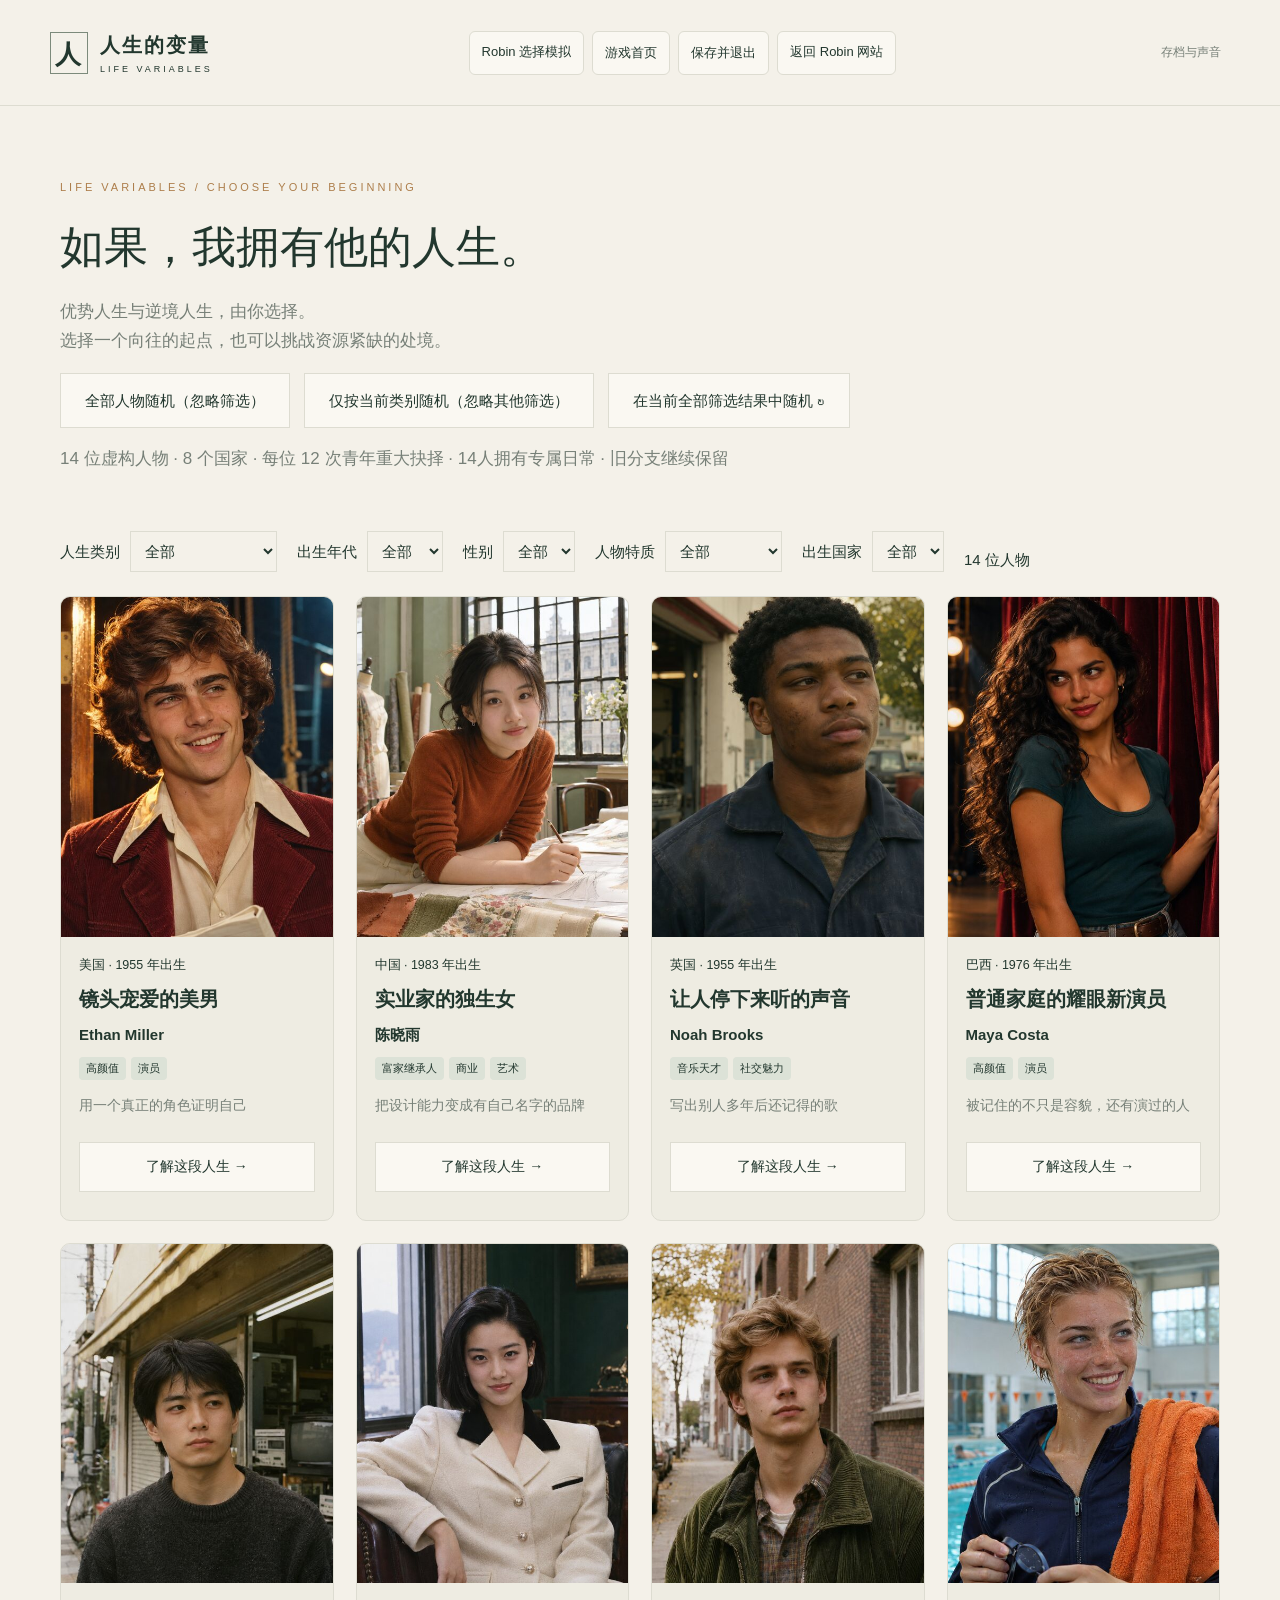
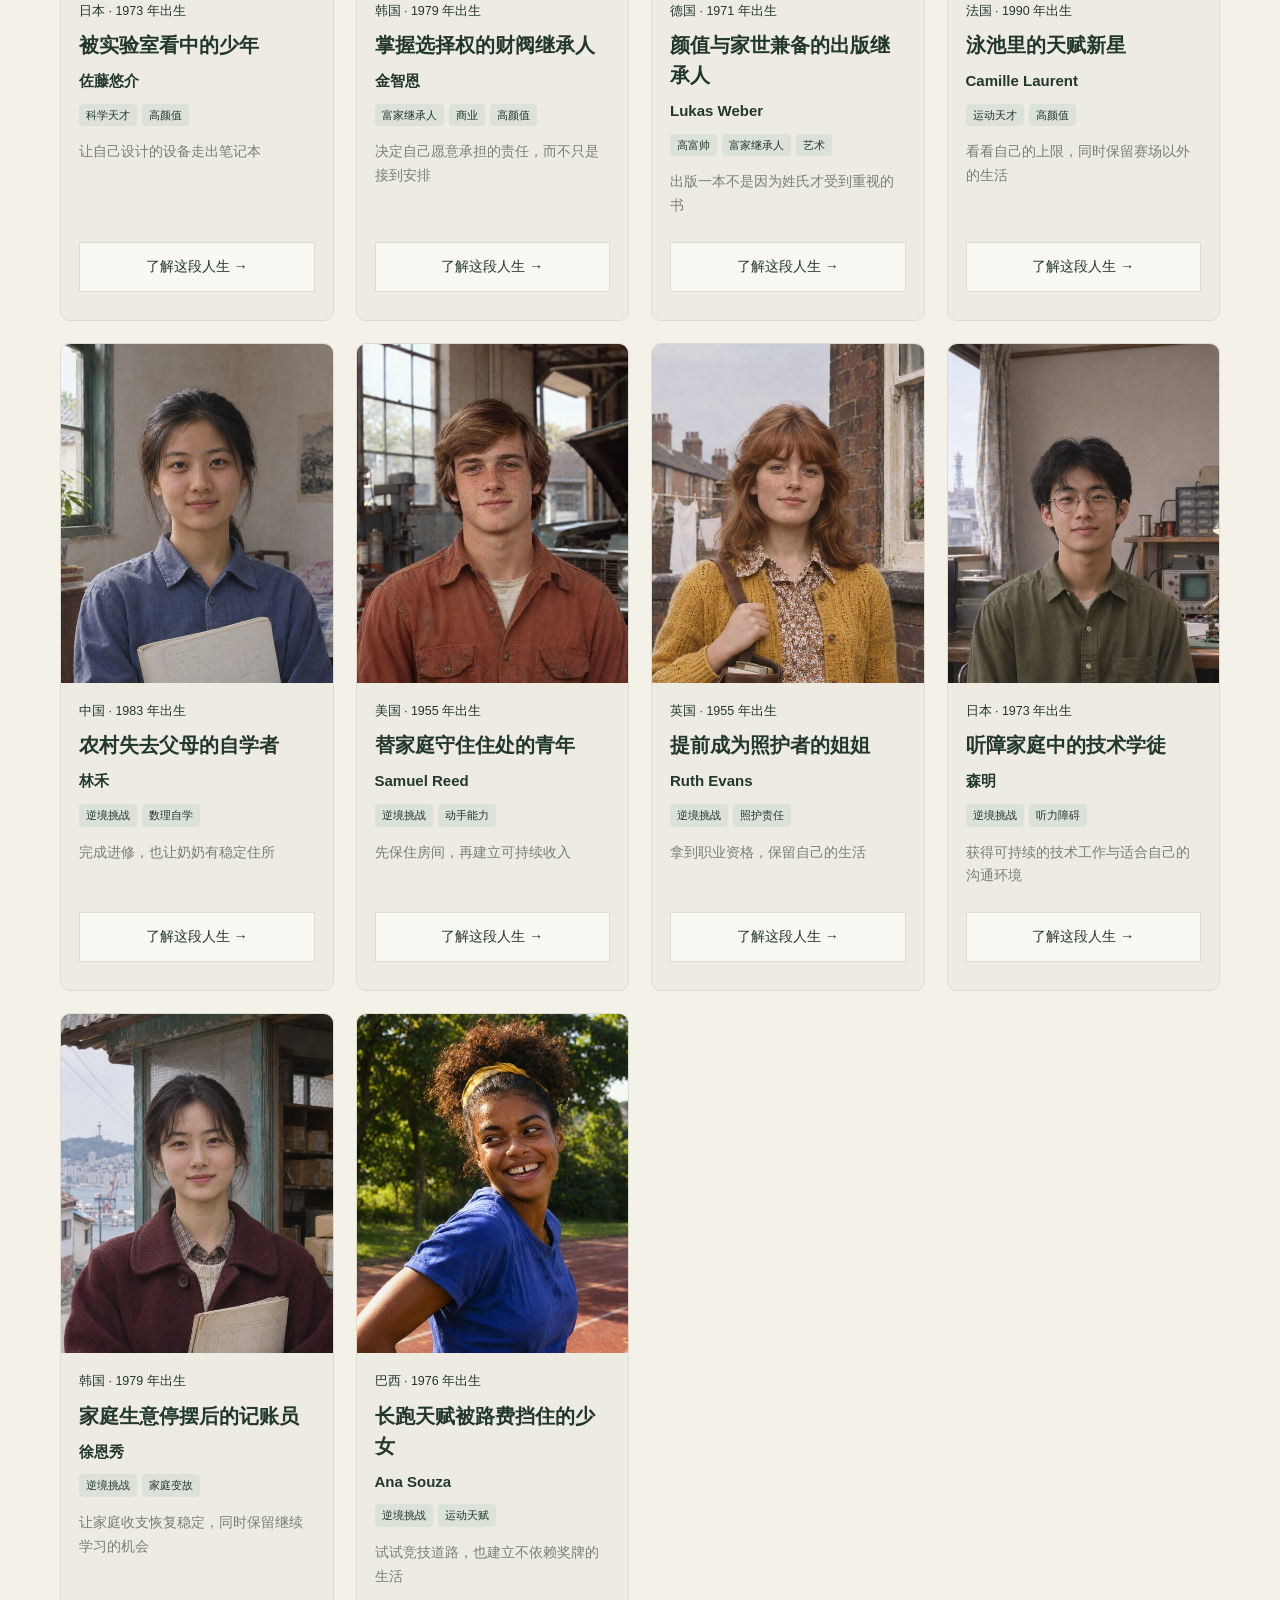
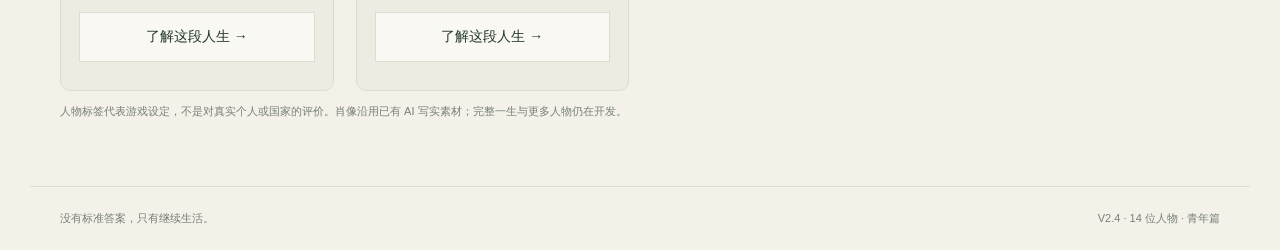
==== life/index.html @ 66b9cc58 "Refresh six character portraits with distinct cinematic identities" ====
<!doctype html>
<html lang="zh-CN"><head><meta charset="UTF-8"><meta name="viewport" content="width=device-width,initial-scale=1"><meta name="theme-color" content="#182721"><meta name="description" content="人生的变量：写实文字人生模拟器。十二次选择，走进另一种人生。"><title>人生的变量 · Life Variables</title><link rel="stylesheet" href="style.css?v=20261119-v24audio"></head>
<body><header class="top"><a href="#" id="brand" class="brand"><span class="mark">人</span><span>人生的变量<small>LIFE VARIABLES</small></span></a><nav class="game-nav" aria-label="游戏导航"><a href="robin.html">Robin 选择模拟</a><button id="homeBtn">游戏首页</button><button id="exitBtn">保存并退出</button><a id="robinLink" href="../">返回 Robin 网站</a></nav><button class="quiet" id="menuBtn" aria-label="打开存档与声音设置">存档与声音</button></header>
<main id="app"></main><footer><span>没有标准答案，只有继续生活。</span><span>V2.4 · 14 位人物 · 青年篇</span></footer>
<dialog id="settings"><div class="dialog-head"><h2>留住这段人生</h2><button id="closeSettings" class="quiet" aria-label="关闭">✕</button></div><p>进度保存在当前浏览器。读取检查点会创建新分支；继续分支则接续该分支。换设备前请导出全部存档。</p><label for="saveName">存档名称</label><input id="saveName" maxlength="80" placeholder="例如：接受新工作之前"><button id="manualSave" class="wide">Save · 手动保存</button><fieldset class="sound-settings"><legend>声音设置</legend><label><input type="checkbox" id="soundEnabled"> 开启音效</label><label><input type="checkbox" id="ambientEnabled"> 开启场景环境声</label><label for="soundVolume">音量 <output id="soundVolumeValue" for="soundVolume">35%</output></label><input id="soundVolume" type="range" min="0" max="100" step="5" value="35"><button id="soundPreview" type="button" class="wide">试听提示音</button><p id="soundStatus" class="fine"></p></fieldset><div id="saveList"></div><button id="exportBtn" class="wide">导出存档 ↓</button><label class="file-button">导入存档 ↑<input type="file" id="importFile" accept=".json,application/json"></label><button id="fontBtn" class="wide">切换大字模式</button><button id="restartBtn" class="wide danger">相同起点重新开始（保留原分支）</button><p class="fine">人物为虚构，肖像由 AI 生成。经济、概率和事件采用简化游戏规则。本章肖像是人物 18 岁时的档案照。新人物出生于1955—1990年，历史出处在人物介绍中。个人经历与数值为虚构；2026年之后标为虚构未来。旧版 Ethan 存档仍可继续。</p></dialog>
<div id="toast" role="status" aria-live="polite"></div><script src="engine.js?v=20261119-v24audio"></script><script src="characters.js?v=20261126-portraits"></script><script src="adversity.js?v=20261126-portraits"></script><script src="adversity-events.js?v=20261119-v24audio"></script><script src="probability.js?v=20261119-v24audio"></script><script src="story-expansion.js?v=20261119-v24audio"></script>
<script src="personal-followups.js?v=20261126"></script><script src="dialogue-events.js?v=20261122-dialogue"></script><script src="relationship-events.js?v=20261121-relations"></script><script src="culture-events.js?v=20261120-culture"></script><script src="continued-dialogue.js?v=20261124-continued"></script><script src="cast-daily.js?v=20261124-continued"></script><script src="story-events.js?v=20261126"></script><script src="cast-depth.js?v=20261126"></script><script src="character-engine.js?v=20261123-depth"></script><script src="story-engine.js?v=20261126"></script><script src="saves.js?v=20261119-v24audio"></script><script src="audio.js?v=20261120-culture"></script><script src="app.js?v=20261124-daily"></script></body></html>
---- life/style.css ----
:root{--paper:#f4f1e9;--ink:#22372e;--muted:#778078;--line:#dddcd1;--green:#304c3d;--gold:#ad7e4b}*{box-sizing:border-box}body{margin:0;color:var(--ink);background:var(--paper);font:15px/1.7 -apple-system,BlinkMacSystemFont,"Segoe UI","PingFang SC",sans-serif}button,a,input{ -webkit-tap-highlight-color:transparent}button{font:inherit;cursor:pointer}a{color:inherit;text-decoration:none}button:focus-visible,a:focus-visible,label:focus-within{outline:3px solid #b98550;outline-offset:4px}button:disabled{cursor:not-allowed;opacity:.45}.top{max-width:1320px;margin:auto;display:flex;align-items:center;justify-content:space-between;padding:28px 50px;border-bottom:1px solid var(--line);gap:16px}.brand{display:flex;align-items:center;gap:12px;font-size:20px;font-weight:600;letter-spacing:2px}.brand small{display:block;font-size:9px;letter-spacing:3px;font-weight:400}.mark{border:1px solid #7c8a7b;width:38px;height:42px;display:grid;place-items:center;font-family:serif;font-size:26px}.edition,.quiet{font-size:12px;color:var(--muted)}.quiet{border:0;background:none;padding:9px}.quiet span{margin-left:12px}main{max-width:1220px;margin:42px auto 65px;padding:0 30px;min-height:70vh}.eyebrow{font-size:11px;letter-spacing:3px;text-transform:uppercase;color:var(--gold);margin-bottom:18px}.cover{display:grid;grid-template-columns:1fr 1fr;min-height:610px;background:#eae8dd}.cover-copy{padding:64px 50px;align-self:center}.cover h1{font:48px/1.4 Georgia,"Songti SC",SimSun,serif;font-weight:400;letter-spacing:4px;margin:22px 0}.cover p{color:#6c746b;font-size:15px;max-width:330px;line-height:2}.cover-image{position:relative;min-height:490px;background:#3b4235}.cover-image img{width:100%;height:100%;object-fit:cover;position:absolute}.cover-image:after{content:"";position:absolute;inset:50% 0 0;background:linear-gradient(transparent,#14201bc9)}.portrait-caption{position:absolute;z-index:1;bottom:28px;left:32px;color:#fff}.portrait-caption small{opacity:.7;letter-spacing:2px}.portrait-caption strong{display:block;font:28px Georgia,serif;margin:5px 0}.primary{border:1px solid var(--green);background:var(--green);color:white;padding:15px 25px;margin-top:25px;min-width:220px;display:inline-flex;justify-content:space-between;gap:30px}.primary:hover{background:#42634d}.cover .fine{font-size:11px;margin-top:16px;letter-spacing:.6px}.chapter-line{display:flex;align-items:center;justify-content:space-between;border-bottom:1px solid var(--line);padding-bottom:16px;margin-bottom:30px;color:var(--muted);font-size:12px}.chapter-line strong{color:var(--ink);font-weight:500}.game{display:grid;grid-template-columns:278px 1fr;gap:54px}.profile{background:#eae8df;align-self:start}.profile-photo{height:240px;position:relative;overflow:hidden}.profile-photo img{width:100%;height:100%;object-fit:cover;object-position:center 35%}.photo-label{position:absolute;bottom:10px;left:12px;background:#22372ebd;color:#fff;font-size:10px;padding:3px 7px}.profile-body{padding:24px}.profile h2{font:25px Georgia,serif;margin:0 0 3px}.sub{font-size:12px;color:var(--muted)}.profile dl{margin:22px 0 0}.profile dl>div{display:flex;justify-content:space-between;border-top:1px solid #d5d7cb;padding:12px 0;font-size:12px;gap:8px}.profile dt{color:var(--muted)}.profile dd{margin:0;text-align:right}.cash{font-variant-numeric:tabular-nums;font-size:17px!important}.tabs{display:flex;gap:30px;border-bottom:1px solid var(--line);margin-bottom:32px}.tab{border:0;background:none;padding:0 0 15px;color:var(--muted);font-size:13px}.tab.active{color:var(--ink);border-bottom:2px solid var(--green)}.story h1{font:32px/1.5 Georgia,"Songti SC",SimSun,serif;font-weight:400;margin:10px 0 23px;letter-spacing:1px}.narrative{line-height:2.05;color:#59645b;white-space:pre-line;font-size:16px}.scene-label{font-size:11px;letter-spacing:2px;color:var(--gold)}.choice-heading{margin:32px 0 14px;color:var(--muted);font-size:11px;letter-spacing:2px;display:flex;justify-content:space-between}.choices{display:grid;gap:10px}.choice{background:#faf8f2;border:1px solid var(--line);padding:18px 20px;display:flex;gap:18px;text-align:left;color:var(--ink);align-items:center;width:100%;transition:background .15s,border-color .15s}.choice:hover:not(:disabled){border-color:#768b73;background:#eeeee2}.letter{font:18px Georgia,serif;color:var(--gold);width:20px;flex-shrink:0}.choice-text{flex:1}.choice-text small{display:block;font-size:11px;color:var(--muted);margin-top:4px}.arrow{font-size:18px;color:#87917f}.stats{display:grid;grid-template-columns:repeat(3,1fr);gap:22px 28px;margin-top:36px;padding-top:24px;border-top:1px solid var(--line)}.stat-head{display:flex;justify-content:space-between;font-size:11px;color:var(--muted);margin-bottom:8px}.track{height:3px;background:#dedfd3}.fill{height:3px;background:#72866b}.stress .fill{background:#af815b}.changes{display:flex;flex-wrap:wrap;gap:8px;margin:25px 0}.change{font-size:12px;padding:5px 10px;background:#e0e7db;color:#46623d}.change.bad{background:#eee0d5;color:#956049}.result-quote{padding:18px 22px;border-left:2px solid var(--gold);background:#eae8dd;color:#56634f;font-size:14px;margin:22px 0}.entry{border-bottom:1px solid var(--line);padding:0 0 22px;margin-bottom:22px}.entry small{color:var(--gold);font-size:11px}.entry h3{font-size:17px;font-weight:500;margin:8px 0}.entry p{font-size:14px;color:#6e786c;margin:8px 0;white-space:pre-line}.empty{padding:35px 0;color:var(--muted)}.facts{display:grid;grid-template-columns:1fr 1fr;gap:16px}.fact{padding:20px;background:#eae8df}.fact span{display:block;color:var(--muted);font-size:11px}.fact strong{font-size:16px;font-weight:500}.fine{font-size:11px;color:var(--muted)}footer{max-width:1220px;margin:0 auto;display:flex;justify-content:space-between;padding:22px 30px;border-top:1px solid var(--line);font-size:11px;color:var(--muted)}dialog{border:1px solid var(--line);background:var(--paper);color:var(--ink);max-width:440px;width:calc(100% - 30px);padding:28px}dialog::backdrop{background:#13221ccc;backdrop-filter:blur(3px)}.dialog-head{display:flex;align-items:center;justify-content:space-between}.dialog-head h2{font-size:23px;font-weight:400;margin:0}.wide,.file-button{display:block;width:100%;border:1px solid var(--line);padding:12px;margin:10px 0;text-align:center;background:#faf8f2;color:var(--ink);cursor:pointer}.file-button input{position:absolute;width:1px;height:1px;opacity:0}.danger{color:#945f46}#toast{position:fixed;bottom:24px;left:50%;transform:translateX(-50%);background:#23382f;color:white;padding:12px 23px;font-size:13px;max-width:90%;z-index:5;display:none}.large .narrative,.large .choice-text{font-size:19px}.progress{height:2px;background:#dedfd3;width:120px}.progress i{display:block;background:var(--gold);height:2px}.saved{color:#75836c;font-size:10px}h1,h2,h3,p{overflow-wrap:anywhere}@media(min-width:1000px){.story{padding-right:14px}}@media(max-width:760px){.top{padding:18px 20px}.brand{font-size:16px}.brand small{font-size:8px}.edition{display:block}main{margin:24px auto 40px;padding:0 20px}.cover{display:flex;flex-direction:column-reverse}.cover-image{min-height:300px}.cover-image img{object-position:center 30%}.cover-copy{padding:30px}.cover h1{font-size:30px;letter-spacing:2px;margin:12px 0}.cover p{max-width:none}.cover .primary{width:100%;margin-top:15px}.game{grid-template-columns:1fr;gap:24px}.profile{display:flex}.profile-photo{width:110px;min-width:110px;height:auto;min-height:172px}.profile-photo img{position:absolute;object-position:60% center}.photo-label{font-size:8px;left:5px;bottom:5px}.profile-body{padding:15px 18px;flex:1}.profile h2{font-size:21px}.profile dl{margin:8px 0 0;display:grid;grid-template-columns:1fr 1fr;gap:10px}.profile dl>div{display:block;padding:8px 0 0}.profile dd{text-align:left}.profile dl>div:first-child{display:none}.cash{font-size:15px!important}.chapter-line{margin-bottom:20px}.tabs{margin-bottom:24px}.story h1{font-size:27px}.choice{padding:15px 13px;gap:12px}.stats{gap:20px}.narrative{font-size:15px}.progress{width:75px}footer{padding:20px;gap:20px;font-size:10px}.facts{gap:10px}.fact{padding:15px}.portrait-caption{bottom:20px;left:24px}}@media(prefers-reduced-motion:reduce){*{transition:none!important;scroll-behavior:auto!important}}

.save-card{border:1px solid #c9ccbf;border-radius:10px;padding:12px;margin:10px 0}.save-card small{display:block;margin:8px 0;line-height:1.6}.save-card button{margin:3px;padding:8px;border:1px solid #adb7ab;border-radius:6px;background:#f7f6ef;color:#23372c;cursor:pointer}#saveName{width:100%;padding:12px;font:inherit}dialog{max-height:85vh;overflow-y:auto}#toast{z-index:99999}body:has(dialog[open]) #toast{position:fixed}

.cast-intro{padding:30px 0 40px;max-width:800px}.cast-intro h1{font:44px/1.5 Georgia,"Songti SC",serif;margin:12px 0}.cast-intro p{font-size:17px;color:var(--muted)}.cast-actions{display:flex;gap:14px;flex-wrap:wrap}.cast-actions .wide{width:auto;padding:14px 24px;margin:0}.cast-filters{display:flex;align-items:center;gap:20px;flex-wrap:wrap;margin-bottom:24px}.cast-filters label{display:flex;align-items:center;gap:10px}.cast-filters select{font:inherit;padding:10px;border:1px solid var(--line);background:var(--paper);color:var(--ink);max-width:190px}.cast-grid{display:grid;grid-template-columns:repeat(4,minmax(0,1fr));gap:22px}.cast-card{border:1px solid var(--line);background:#eeece2;overflow:hidden;border-radius:10px;display:flex;flex-direction:column}.cast-card img{width:100%;aspect-ratio:4/5;object-fit:cover}.cast-copy{padding:18px;display:flex;flex-direction:column;flex:1}.cast-copy h2{font-size:20px;line-height:1.5;margin:8px 0}.cast-copy p{font-size:14px;color:var(--muted);flex:1}.cast-copy .wide{font-size:14px}.tags{display:flex;flex-wrap:wrap;gap:5px;margin-top:10px}.tags span{font-size:11px;padding:2px 7px;background:#dce2d7;border-radius:4px}.trait-grid{display:grid;grid-template-columns:repeat(3,1fr);gap:18px;margin:28px 0}.trait-grid>div{padding:12px;background:#e9e9df}.trait-grid strong{float:right;font-size:19px}.trait-grid .track{clear:both;margin-top:9px}.context-card{padding:26px;border:1px solid var(--line);margin-top:24px}.context-card a{text-decoration:underline}.character-detail .cover-copy{padding:35px}.character-detail h1{font-size:36px}.character-detail .cover-copy p{max-width:none}.narrative{white-space:pre-line}@media(max-width:1050px){.cast-grid{grid-template-columns:repeat(2,minmax(0,1fr))}}@media(max-width:600px){.cast-intro h1{font-size:31px}.cast-grid{gap:12px}.cast-copy{padding:12px}.cast-copy h2{font-size:17px}.cast-copy strong{font-size:13px}.cast-filters{gap:10px}.cast-filters select{max-width:140px}.trait-grid{grid-template-columns:repeat(2,1fr)}.character-detail h1{font-size:28px}.character-detail .cover-copy{padding:24px}.cast-actions .primary,.cast-actions .wide{width:100%}}


.portrait-placeholder{min-height:220px;aspect-ratio:4/5;background:#dce2d7;display:flex;flex-direction:column;justify-content:center;align-items:center;padding:20px;text-align:center}.portrait-placeholder strong{font-size:24px}.portrait-placeholder span{font-size:12px;margin-top:14px}.cover-image .portrait-placeholder{height:100%}.cast-filters{align-items:flex-end}

/* Critical navigation remains available at phone widths. */
.game-nav{display:flex;gap:8px;flex-wrap:wrap}.game-nav button,.game-nav a{font:inherit;font-size:13px;padding:9px 12px;min-height:44px;border:1px solid var(--line);border-radius:6px;background:#faf8f2;color:var(--ink)}
@media(max-width:760px){.top{flex-wrap:wrap;gap:8px}.game-nav{order:3;flex-basis:100%}.game-nav>*{flex:1;text-align:center;padding:9px 6px!important;font-size:12px!important}#menuBtn{min-height:44px}.top .brand{letter-spacing:0}}

.choice-media{width:64px;height:54px;flex:0 0 64px;position:relative;display:grid;place-items:center;border-radius:6px;overflow:hidden;background:#e4e8df;font-size:25px}.choice-media img{position:absolute;inset:0;width:100%;height:100%;object-fit:cover}.choice-media img[hidden]{display:none}.choice-description{display:block;font-size:13px;color:var(--muted);margin-top:4px}.choice-text{min-width:0}.choice .arrow{margin-left:auto}
@media(max-width:600px){.choice{gap:9px}.choice-media{width:42px;height:44px;flex-basis:42px;font-size:22px}.choice .arrow{display:none}.chapter-line{flex-wrap:wrap}}

.top{position:sticky;top:0;background:var(--paper);z-index:20}

.sound-settings{border:1px solid var(--line);border-radius:8px;padding:14px;margin:20px 0}.sound-settings label{display:block;margin:12px 0;font-size:16px}.sound-settings input[type=checkbox]{width:20px;height:20px;vertical-align:middle;margin-right:6px}.sound-settings input[type=range]{width:100%;min-height:44px}.sound-settings output{margin-left:8px}
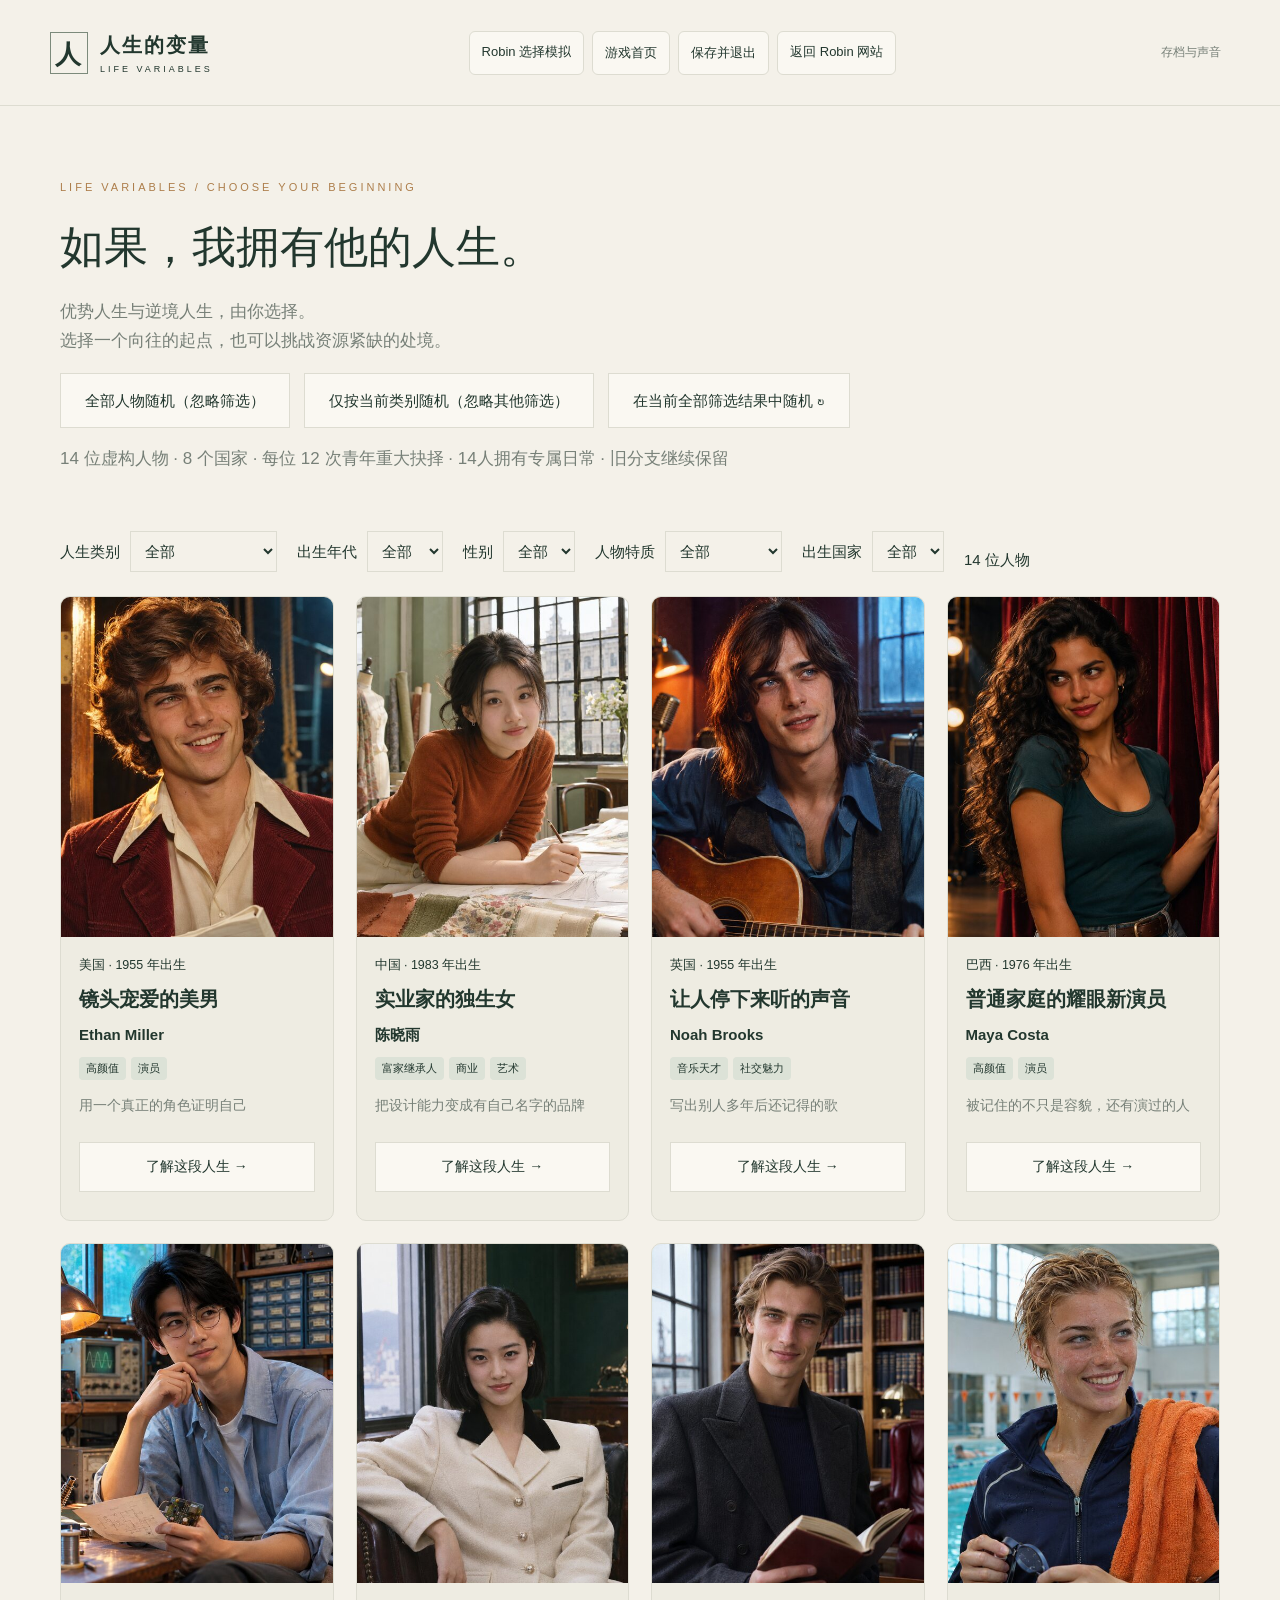
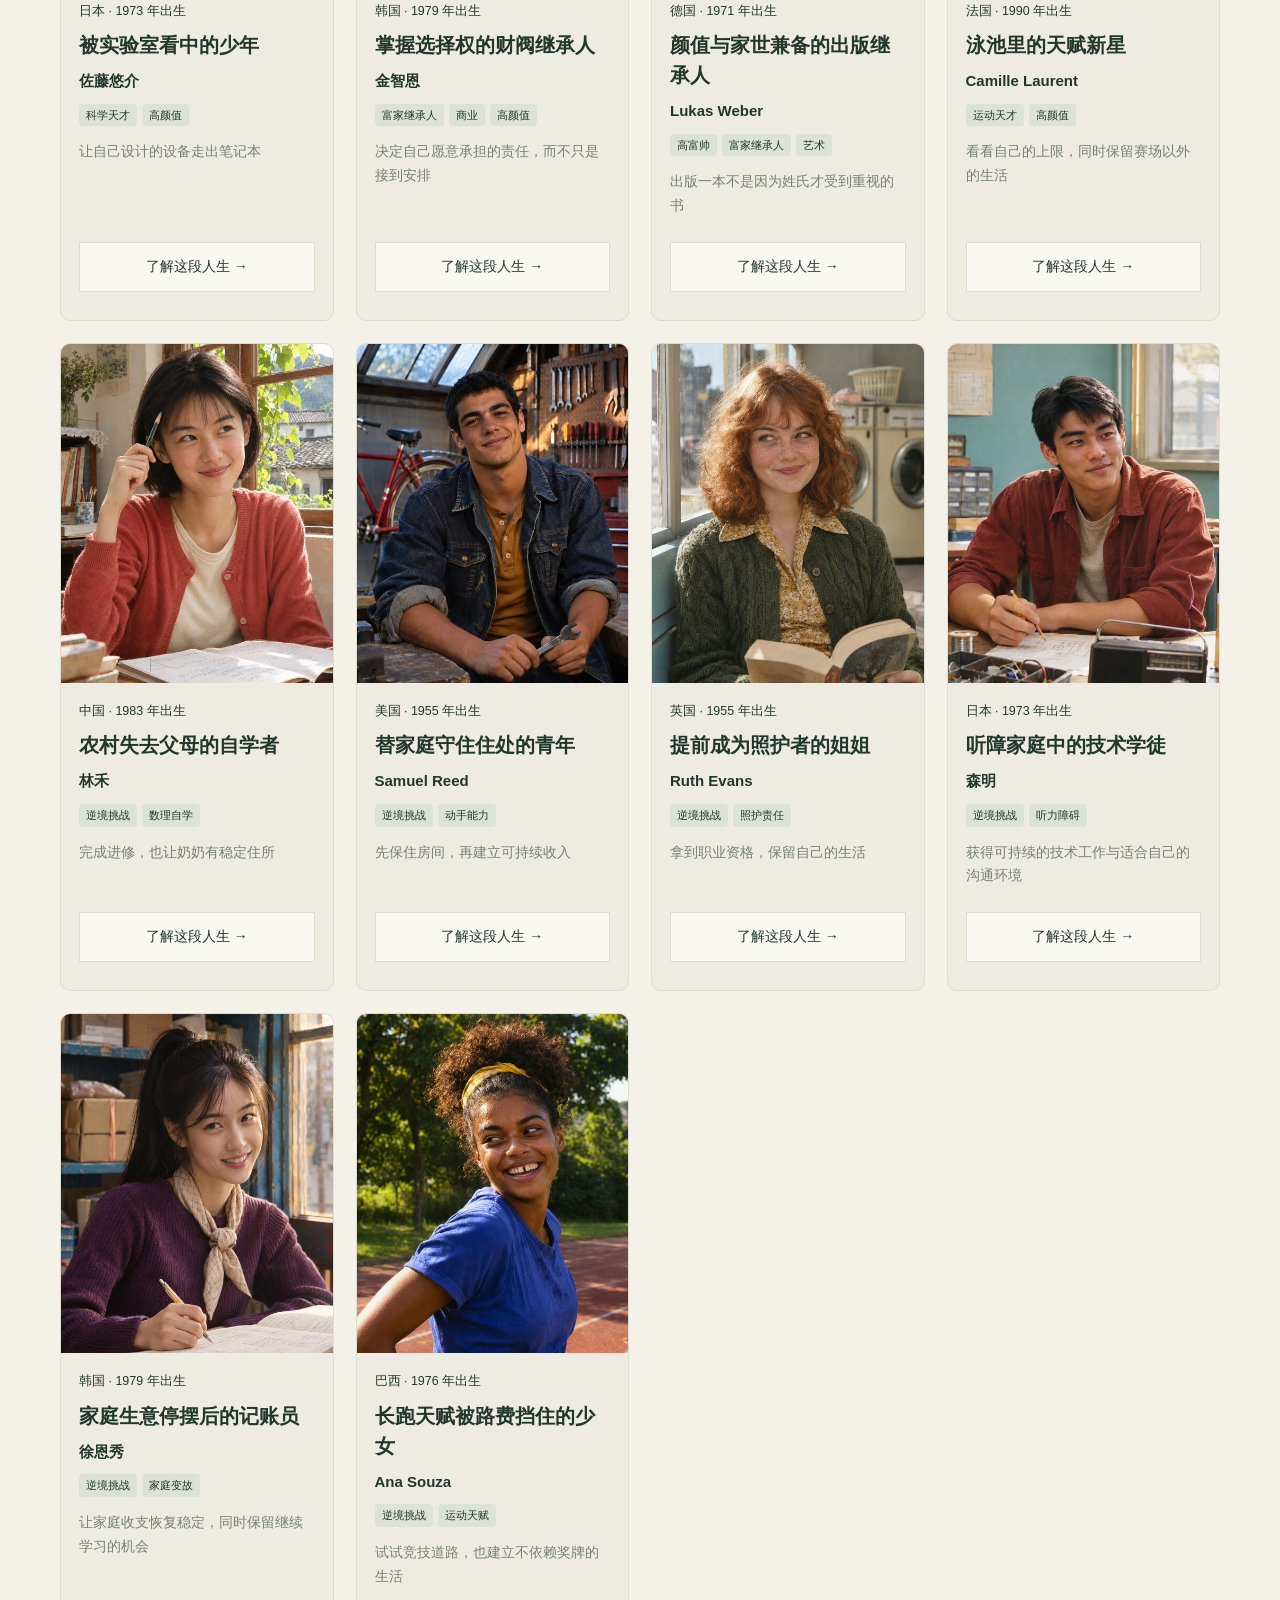
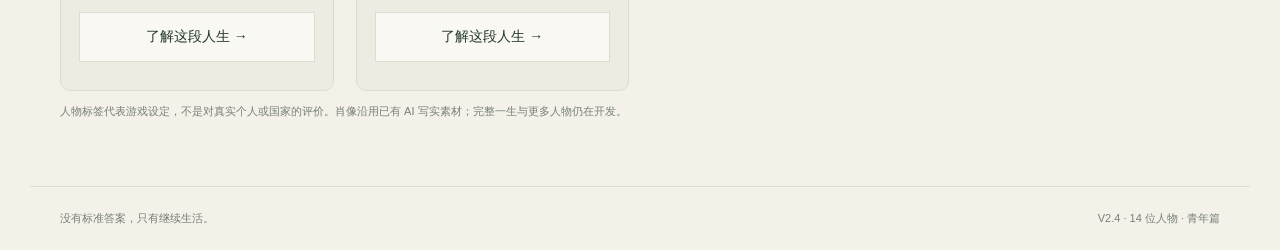
==== commit a475bc11: "Complete distinct cinematic portraits for all fourteen characters" ====
--- a/life/index.html
+++ b/life/index.html
@@ -3,7 +3,7 @@
 <body><header class="top"><a href="#" id="brand" class="brand"><span class="mark">人</span><span>人生的变量<small>LIFE VARIABLES</small></span></a><nav class="game-nav" aria-label="游戏导航"><a href="robin.html">Robin 选择模拟</a><button id="homeBtn">游戏首页</button><button id="exitBtn">保存并退出</button><a id="robinLink" href="../">返回 Robin 网站</a></nav><button class="quiet" id="menuBtn" aria-label="打开存档与声音设置">存档与声音</button></header>
 <main id="app"></main><footer><span>没有标准答案，只有继续生活。</span><span>V2.4 · 14 位人物 · 青年篇</span></footer>
 <dialog id="settings"><div class="dialog-head"><h2>留住这段人生</h2><button id="closeSettings" class="quiet" aria-label="关闭">✕</button></div><p>进度保存在当前浏览器。读取检查点会创建新分支；继续分支则接续该分支。换设备前请导出全部存档。</p><label for="saveName">存档名称</label><input id="saveName" maxlength="80" placeholder="例如：接受新工作之前"><button id="manualSave" class="wide">Save · 手动保存</button><fieldset class="sound-settings"><legend>声音设置</legend><label><input type="checkbox" id="soundEnabled"> 开启音效</label><label><input type="checkbox" id="ambientEnabled"> 开启场景环境声</label><label for="soundVolume">音量 <output id="soundVolumeValue" for="soundVolume">35%</output></label><input id="soundVolume" type="range" min="0" max="100" step="5" value="35"><button id="soundPreview" type="button" class="wide">试听提示音</button><p id="soundStatus" class="fine"></p></fieldset><div id="saveList"></div><button id="exportBtn" class="wide">导出存档 ↓</button><label class="file-button">导入存档 ↑<input type="file" id="importFile" accept=".json,application/json"></label><button id="fontBtn" class="wide">切换大字模式</button><button id="restartBtn" class="wide danger">相同起点重新开始（保留原分支）</button><p class="fine">人物为虚构，肖像由 AI 生成。经济、概率和事件采用简化游戏规则。本章肖像是人物 18 岁时的档案照。新人物出生于1955—1990年，历史出处在人物介绍中。个人经历与数值为虚构；2026年之后标为虚构未来。旧版 Ethan 存档仍可继续。</p></dialog>
-<div id="toast" role="status" aria-live="polite"></div><script src="engine.js?v=20261119-v24audio"></script><script src="characters.js?v=20261126-portraits"></script><script src="adversity.js?v=20261126-portraits"></script><script src="adversity-events.js?v=20261119-v24audio"></script><script src="probability.js?v=20261119-v24audio"></script><script src="story-expansion.js?v=20261119-v24audio"></script>
+<div id="toast" role="status" aria-live="polite"></div><script src="engine.js?v=20261119-v24audio"></script><script src="characters.js?v=20261126-allportraits"></script><script src="adversity.js?v=20261126-allportraits"></script><script src="adversity-events.js?v=20261119-v24audio"></script><script src="probability.js?v=20261119-v24audio"></script><script src="story-expansion.js?v=20261119-v24audio"></script>
 <script src="personal-followups.js?v=20261126"></script><script src="dialogue-events.js?v=20261122-dialogue"></script><script src="relationship-events.js?v=20261121-relations"></script><script src="culture-events.js?v=20261120-culture"></script><script src="continued-dialogue.js?v=20261124-continued"></script><script src="cast-daily.js?v=20261124-continued"></script><script src="story-events.js?v=20261126"></script><script src="cast-depth.js?v=20261126"></script><script src="character-engine.js?v=20261123-depth"></script><script src="story-engine.js?v=20261126"></script><script src="saves.js?v=20261119-v24audio"></script><script src="audio.js?v=20261120-culture"></script><script src="app.js?v=20261124-daily"></script></body></html>
 
 
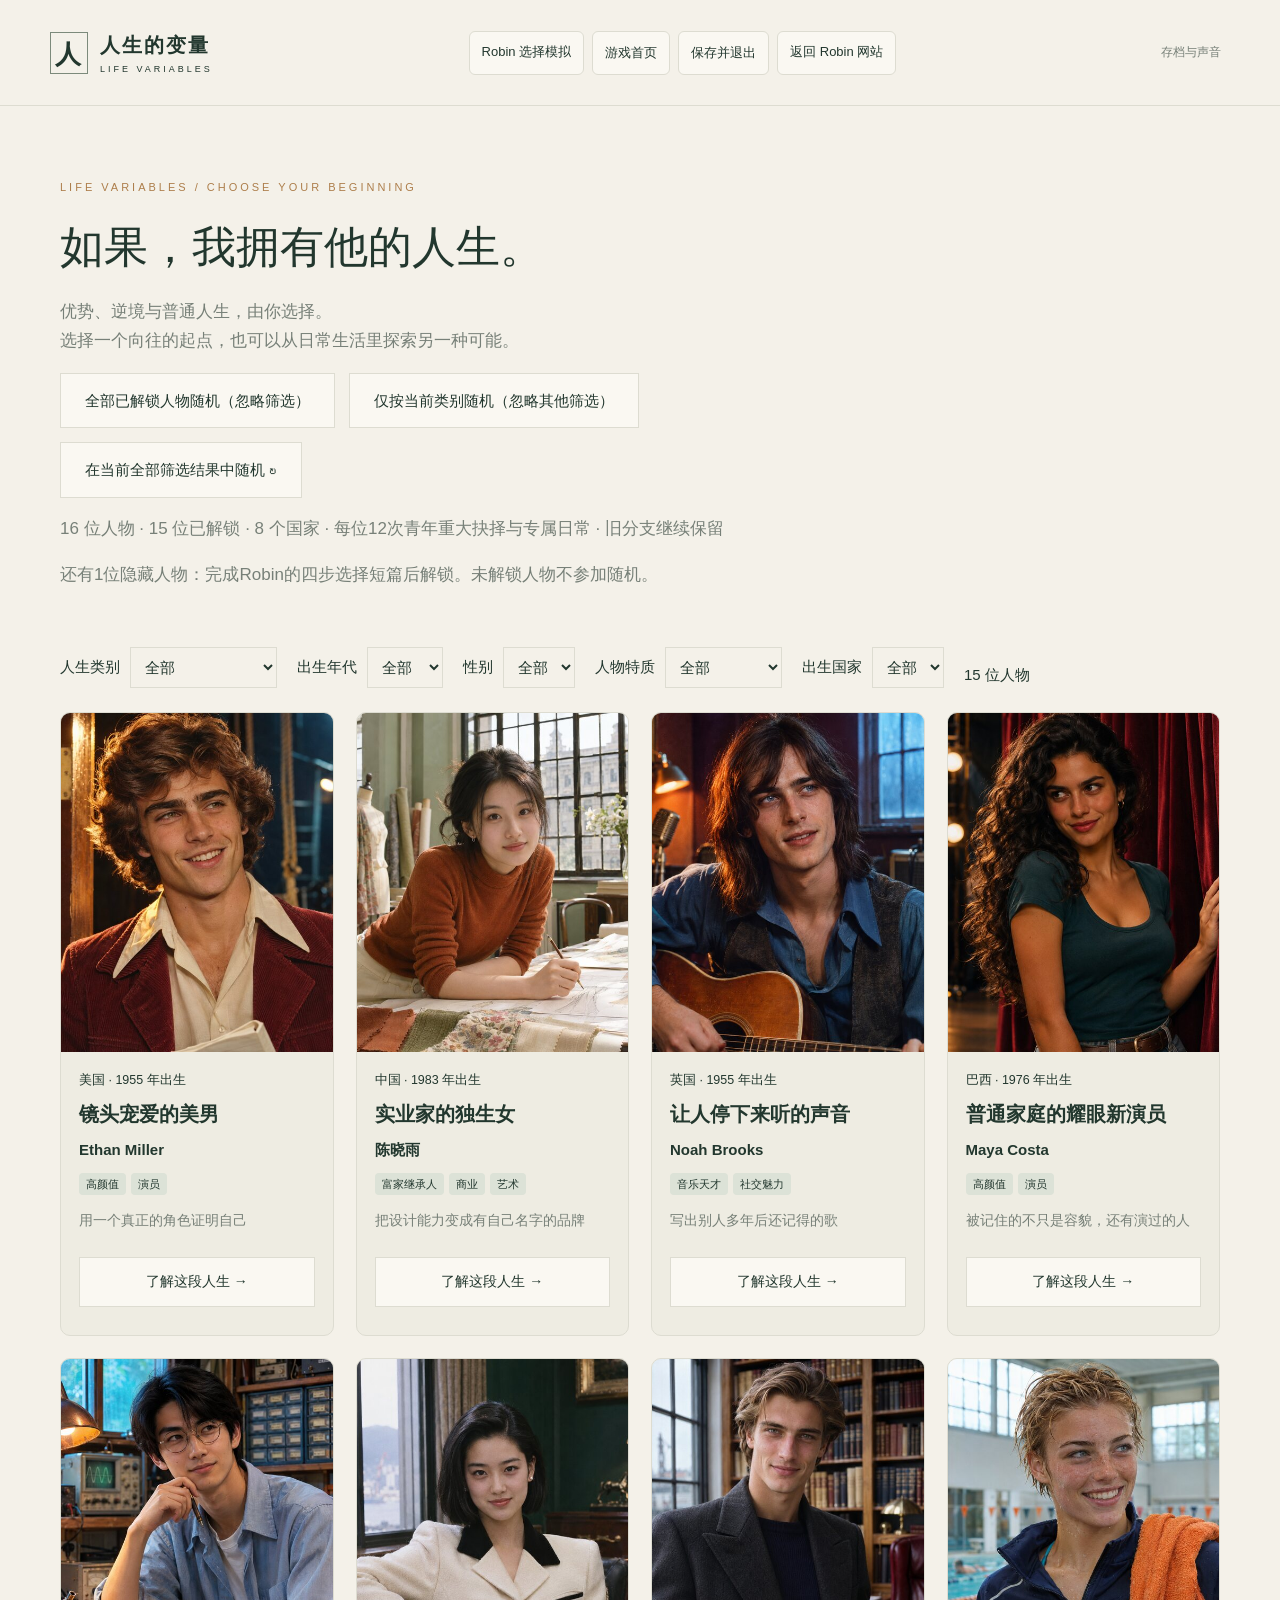
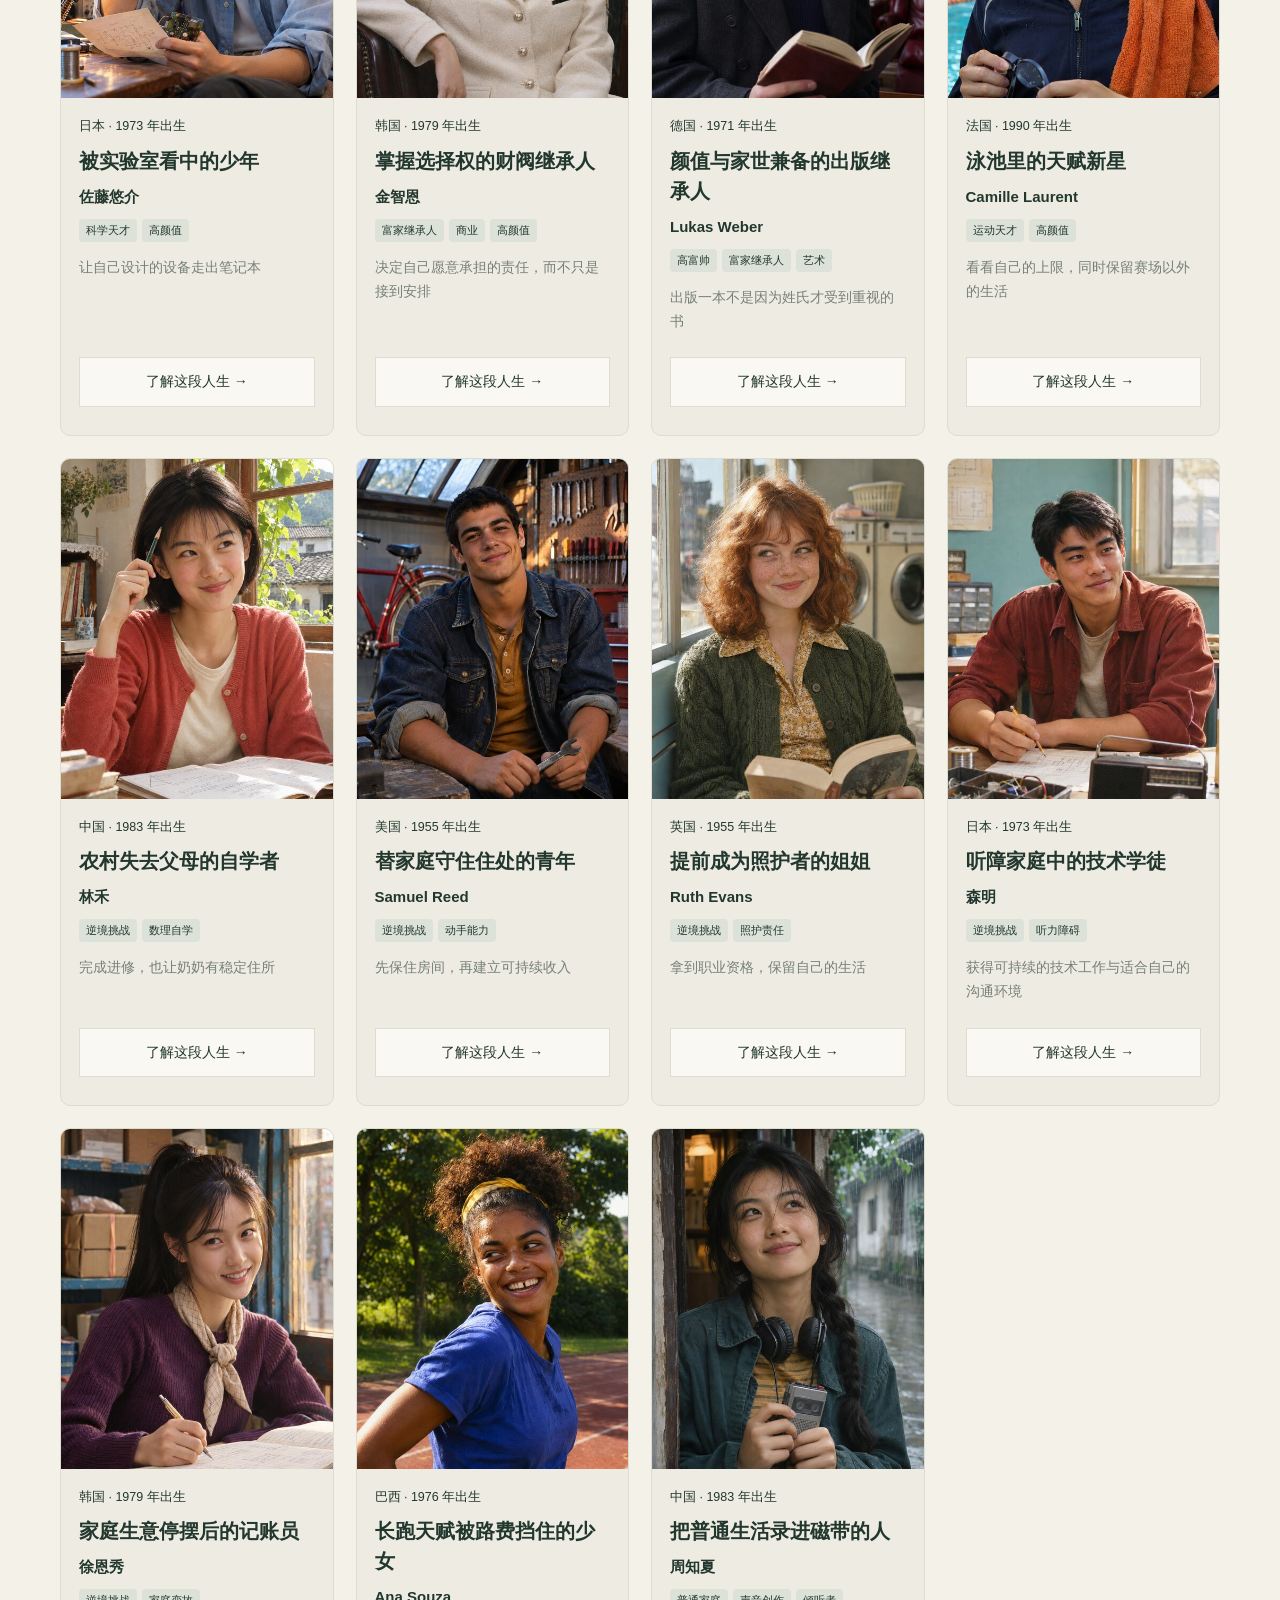
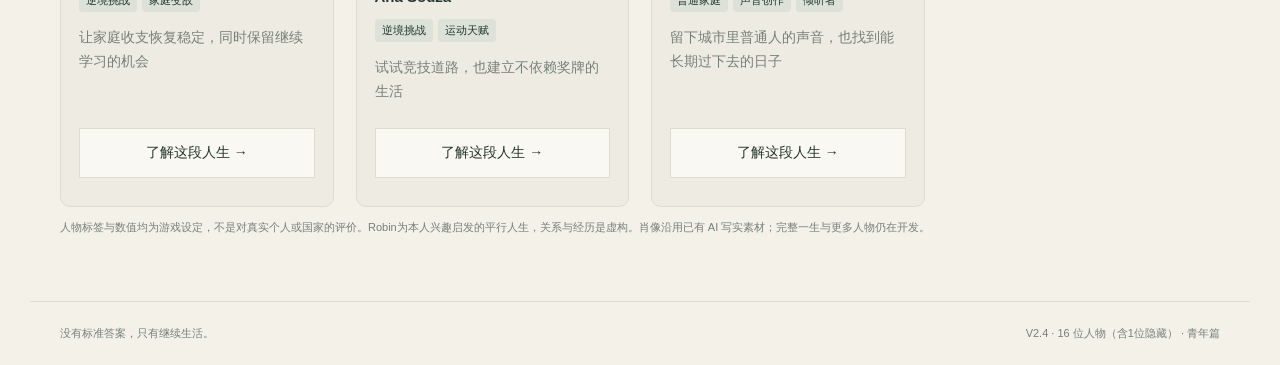
==== commit de1d5649: "Add 16-character cast with hidden Robin and distinctive personal stories" ====
--- a/life/index.html
+++ b/life/index.html
@@ -1,10 +1,10 @@
 <!doctype html>
-<html lang="zh-CN"><head><meta charset="UTF-8"><meta name="viewport" content="width=device-width,initial-scale=1"><meta name="theme-color" content="#182721"><meta name="description" content="人生的变量：写实文字人生模拟器。十二次选择，走进另一种人生。"><title>人生的变量 · Life Variables</title><link rel="stylesheet" href="style.css?v=20261119-v24audio"></head>
+<html lang="zh-CN"><head><meta charset="UTF-8"><meta name="viewport" content="width=device-width,initial-scale=1"><meta name="theme-color" content="#182721"><meta name="description" content="人生的变量：写实文字人生模拟器。十二次选择，走进另一种人生。"><title>人生的变量 · Life Variables</title><link rel="stylesheet" href="style.css?v=20261127-cast16"></head>
 <body><header class="top"><a href="#" id="brand" class="brand"><span class="mark">人</span><span>人生的变量<small>LIFE VARIABLES</small></span></a><nav class="game-nav" aria-label="游戏导航"><a href="robin.html">Robin 选择模拟</a><button id="homeBtn">游戏首页</button><button id="exitBtn">保存并退出</button><a id="robinLink" href="../">返回 Robin 网站</a></nav><button class="quiet" id="menuBtn" aria-label="打开存档与声音设置">存档与声音</button></header>
-<main id="app"></main><footer><span>没有标准答案，只有继续生活。</span><span>V2.4 · 14 位人物 · 青年篇</span></footer>
+<main id="app"></main><footer><span>没有标准答案，只有继续生活。</span><span>V2.4 · 16 位人物（含1位隐藏） · 青年篇</span></footer>
 <dialog id="settings"><div class="dialog-head"><h2>留住这段人生</h2><button id="closeSettings" class="quiet" aria-label="关闭">✕</button></div><p>进度保存在当前浏览器。读取检查点会创建新分支；继续分支则接续该分支。换设备前请导出全部存档。</p><label for="saveName">存档名称</label><input id="saveName" maxlength="80" placeholder="例如：接受新工作之前"><button id="manualSave" class="wide">Save · 手动保存</button><fieldset class="sound-settings"><legend>声音设置</legend><label><input type="checkbox" id="soundEnabled"> 开启音效</label><label><input type="checkbox" id="ambientEnabled"> 开启场景环境声</label><label for="soundVolume">音量 <output id="soundVolumeValue" for="soundVolume">35%</output></label><input id="soundVolume" type="range" min="0" max="100" step="5" value="35"><button id="soundPreview" type="button" class="wide">试听提示音</button><p id="soundStatus" class="fine"></p></fieldset><div id="saveList"></div><button id="exportBtn" class="wide">导出存档 ↓</button><label class="file-button">导入存档 ↑<input type="file" id="importFile" accept=".json,application/json"></label><button id="fontBtn" class="wide">切换大字模式</button><button id="restartBtn" class="wide danger">相同起点重新开始（保留原分支）</button><p class="fine">人物为虚构，肖像由 AI 生成。经济、概率和事件采用简化游戏规则。本章肖像是人物 18 岁时的档案照。新人物出生于1955—1990年，历史出处在人物介绍中。个人经历与数值为虚构；2026年之后标为虚构未来。旧版 Ethan 存档仍可继续。</p></dialog>
-<div id="toast" role="status" aria-live="polite"></div><script src="engine.js?v=20261119-v24audio"></script><script src="characters.js?v=20261126-allportraits"></script><script src="adversity.js?v=20261126-allportraits"></script><script src="adversity-events.js?v=20261119-v24audio"></script><script src="probability.js?v=20261119-v24audio"></script><script src="story-expansion.js?v=20261119-v24audio"></script>
-<script src="personal-followups.js?v=20261126"></script><script src="dialogue-events.js?v=20261122-dialogue"></script><script src="relationship-events.js?v=20261121-relations"></script><script src="culture-events.js?v=20261120-culture"></script><script src="continued-dialogue.js?v=20261124-continued"></script><script src="cast-daily.js?v=20261124-continued"></script><script src="story-events.js?v=20261126"></script><script src="cast-depth.js?v=20261126"></script><script src="character-engine.js?v=20261123-depth"></script><script src="story-engine.js?v=20261126"></script><script src="saves.js?v=20261119-v24audio"></script><script src="audio.js?v=20261120-culture"></script><script src="app.js?v=20261124-daily"></script></body></html>
+<div id="toast" role="status" aria-live="polite"></div><script src="engine.js?v=20261119-v24audio"></script><script src="characters.js?v=20261126-allportraits"></script><script src="adversity.js?v=20261126-allportraits"></script><script src="cast-additions.js?v=20261127-cast16"></script><script src="adversity-events.js?v=20261119-v24audio"></script><script src="probability.js?v=20261119-v24audio"></script><script src="story-expansion.js?v=20261119-v24audio"></script>
+<script src="personal-followups.js?v=20261126"></script><script src="dialogue-events.js?v=20261122-dialogue"></script><script src="relationship-events.js?v=20261121-relations"></script><script src="culture-events.js?v=20261120-culture"></script><script src="continued-dialogue.js?v=20261124-continued"></script><script src="cast-daily.js?v=20261124-continued"></script><script src="new-lives-stories.js?v=20261127-cast16"></script><script src="story-events.js?v=20261127-cast16"></script><script src="cast-depth.js?v=20261126"></script><script src="character-engine.js?v=20261127-cast16"></script><script src="story-engine.js?v=20261126"></script><script src="saves.js?v=20261119-v24audio"></script><script src="audio.js?v=20261120-culture"></script><script src="hidden-character.js?v=20261127-cast16"></script><script src="app.js?v=20261127-cast16"></script></body></html>
 
 
 
--- a/life/style.css
+++ b/life/style.css
@@ -17,3 +17,6 @@
 .top{position:sticky;top:0;background:var(--paper);z-index:20}
 
 .sound-settings{border:1px solid var(--line);border-radius:8px;padding:14px;margin:20px 0}.sound-settings label{display:block;margin:12px 0;font-size:16px}.sound-settings input[type=checkbox]{width:20px;height:20px;vertical-align:middle;margin-right:6px}.sound-settings input[type=range]{width:100%;min-height:44px}.sound-settings output{margin-left:8px}
+
+/* Robin identity card: no invented photograph presented as the real user. */
+.robin-identity{background:linear-gradient(145deg,#182721,#3a5148);color:#f0dfb5;min-width:0}.robin-identity strong{font:76px/1.1 Georgia,serif}.robin-identity span{letter-spacing:.08em}
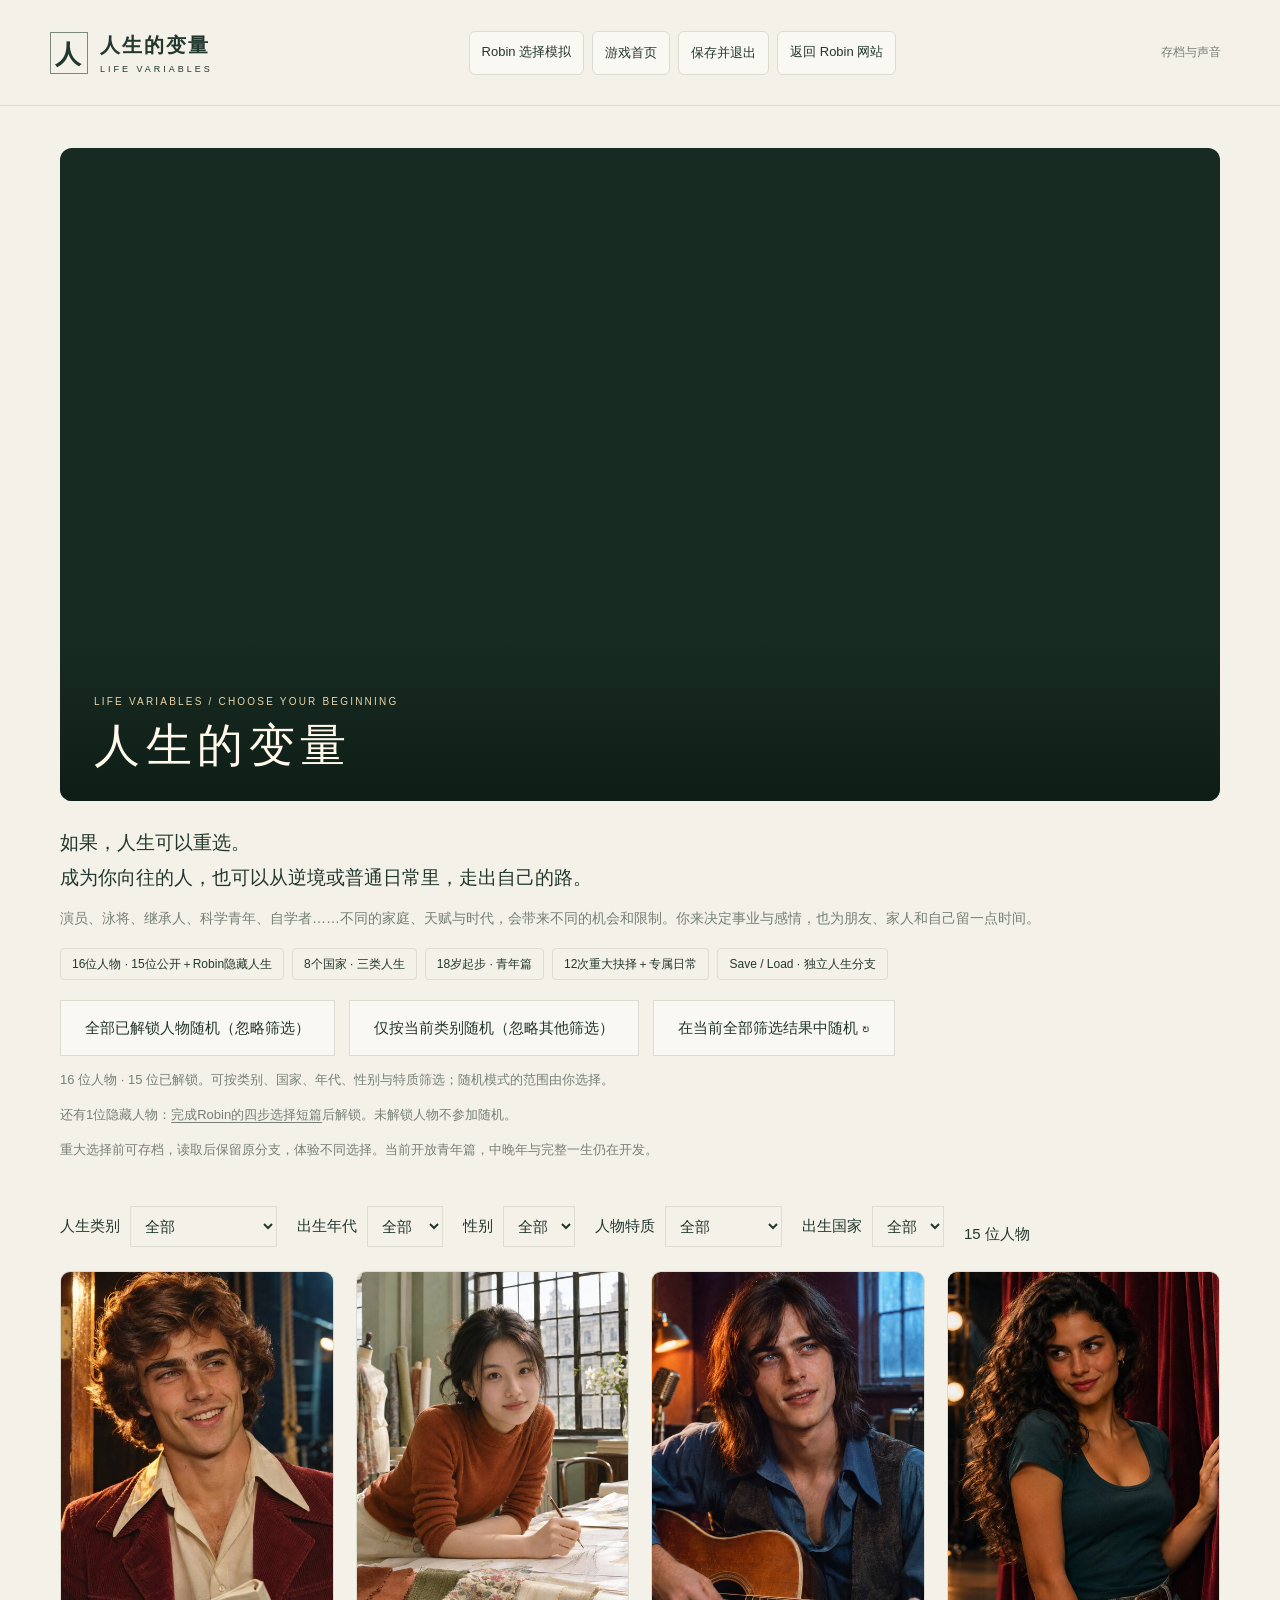
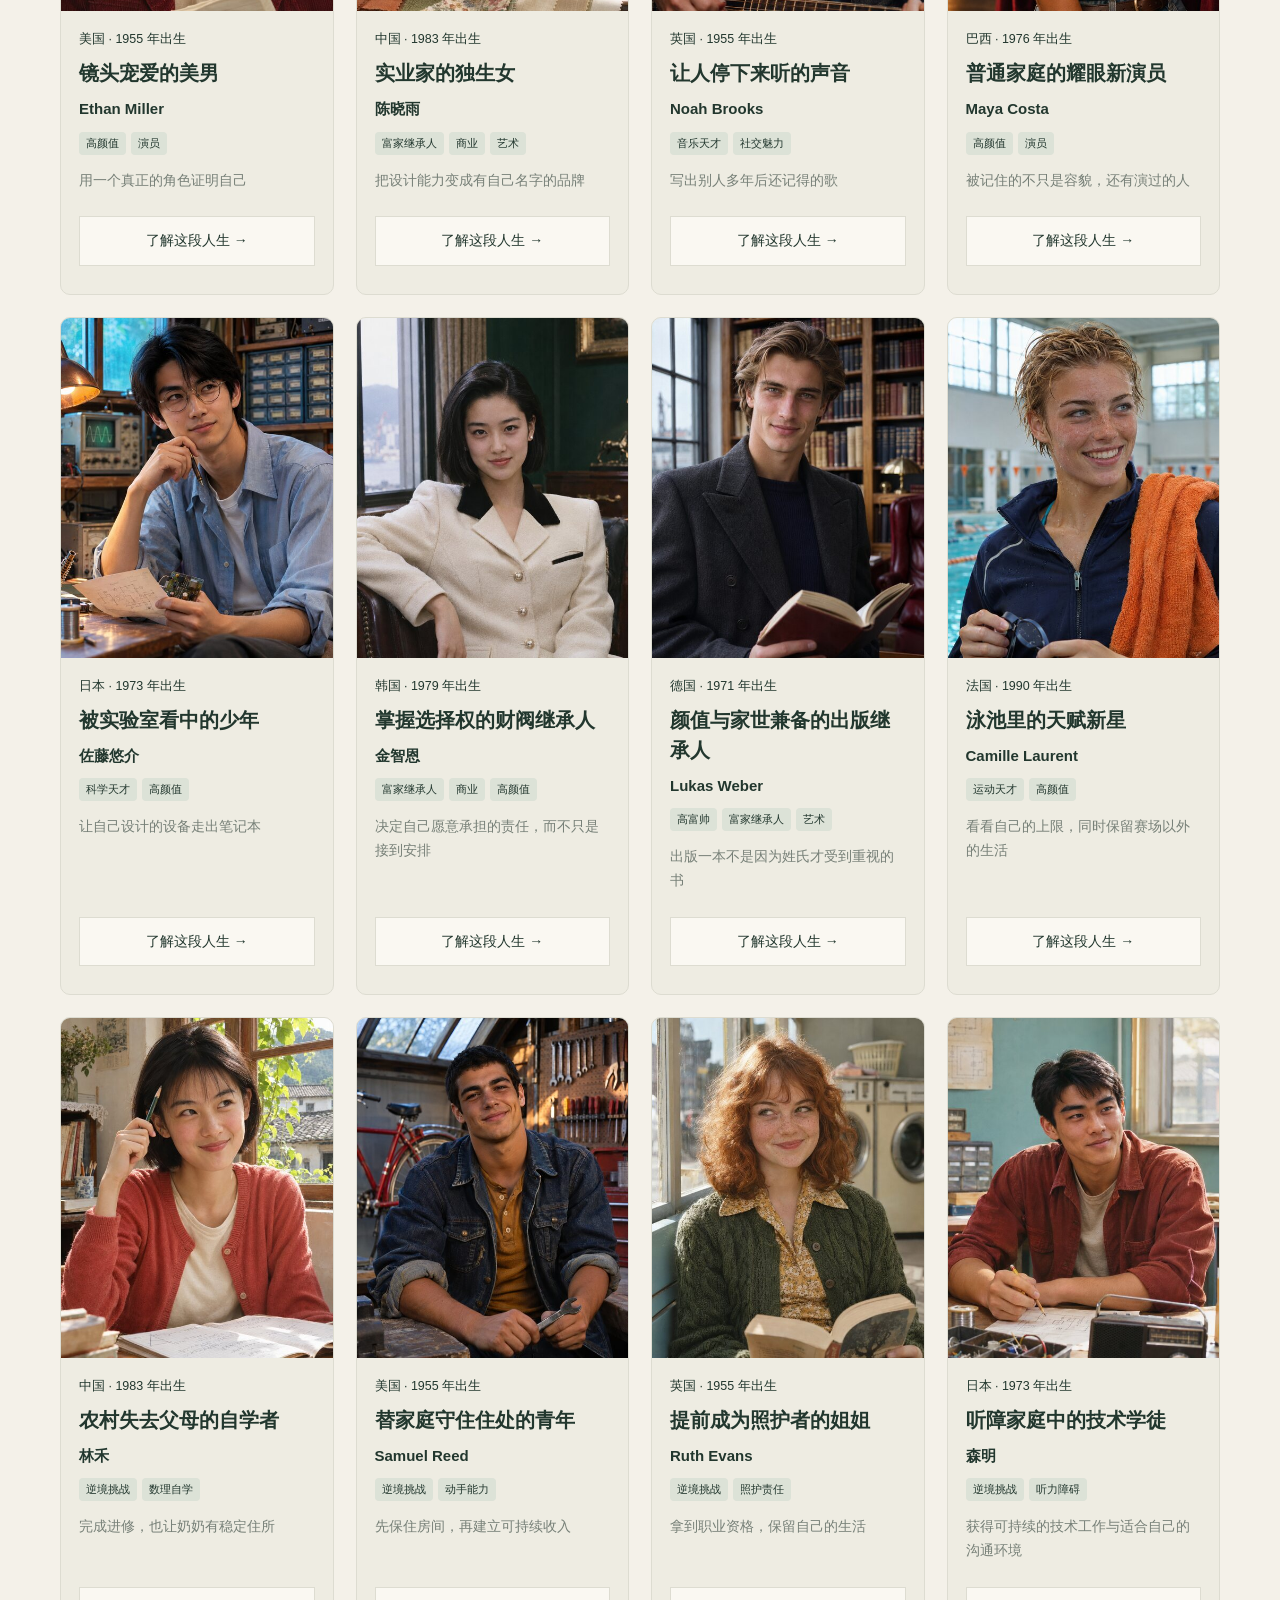
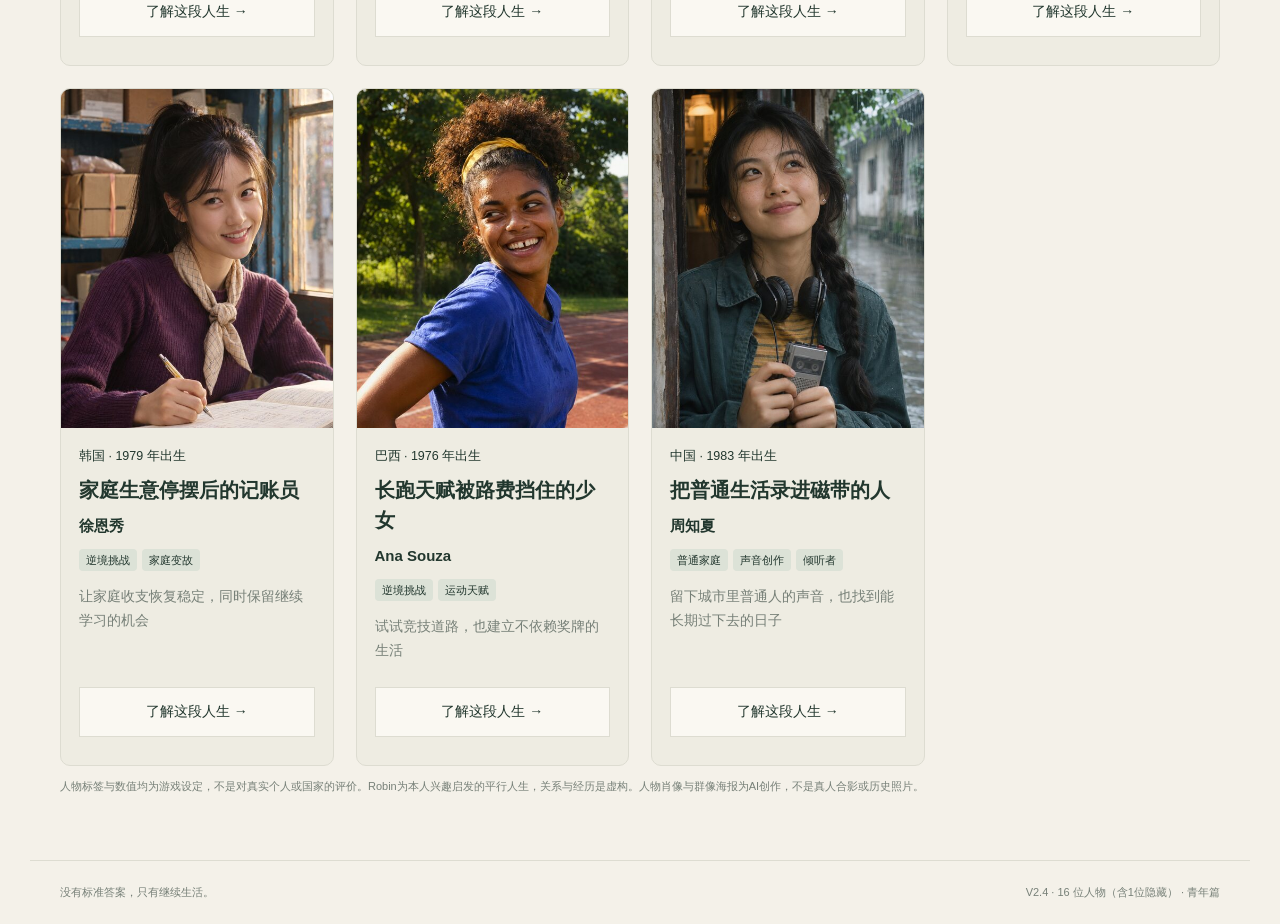
==== commit 8cf86506: "Refresh game introductions and add shared character ensemble poster" ====
--- a/life/index.html
+++ b/life/index.html
@@ -1,10 +1,10 @@
 <!doctype html>
-<html lang="zh-CN"><head><meta charset="UTF-8"><meta name="viewport" content="width=device-width,initial-scale=1"><meta name="theme-color" content="#182721"><meta name="description" content="人生的变量：写实文字人生模拟器。十二次选择，走进另一种人生。"><title>人生的变量 · Life Variables</title><link rel="stylesheet" href="style.css?v=20261127-cast16"></head>
+<html lang="zh-CN"><head><meta charset="UTF-8"><meta name="viewport" content="width=device-width,initial-scale=1"><meta name="theme-color" content="#182721"><meta name="description" content="人生的变量：16位人物，15位公开与Robin隐藏人生。体验8个国家的优势、逆境和普通人生；18岁开始，12次重大抉择与专属日常，支持Save / Load和独立人生分支。当前开放青年篇。"><title>人生的变量 · Life Variables</title><link rel="stylesheet" href="style.css?v=20261127-cast16"><link rel="stylesheet" href="landing.css?v=20261127-poster"><meta property="og:title" content="人生的变量 · 16种起点，你来选择"><meta property="og:description" content="15位公开人物＋Robin隐藏人生，8个国家。走进专属剧情与日常，保存人生路口，尝试不同分支。当前开放青年篇。"><meta property="og:type" content="website"><meta property="og:url" content="https://robinshanghai.github.io/life/"><meta property="og:image" content="https://robinshanghai.github.io/life/assets/life-ensemble-v1.jpg"><meta property="og:image:alt" content="人生的变量五位角色群像海报"><meta property="og:image:width" content="1600"><meta property="og:image:height" content="900"></head>
 <body><header class="top"><a href="#" id="brand" class="brand"><span class="mark">人</span><span>人生的变量<small>LIFE VARIABLES</small></span></a><nav class="game-nav" aria-label="游戏导航"><a href="robin.html">Robin 选择模拟</a><button id="homeBtn">游戏首页</button><button id="exitBtn">保存并退出</button><a id="robinLink" href="../">返回 Robin 网站</a></nav><button class="quiet" id="menuBtn" aria-label="打开存档与声音设置">存档与声音</button></header>
 <main id="app"></main><footer><span>没有标准答案，只有继续生活。</span><span>V2.4 · 16 位人物（含1位隐藏） · 青年篇</span></footer>
 <dialog id="settings"><div class="dialog-head"><h2>留住这段人生</h2><button id="closeSettings" class="quiet" aria-label="关闭">✕</button></div><p>进度保存在当前浏览器。读取检查点会创建新分支；继续分支则接续该分支。换设备前请导出全部存档。</p><label for="saveName">存档名称</label><input id="saveName" maxlength="80" placeholder="例如：接受新工作之前"><button id="manualSave" class="wide">Save · 手动保存</button><fieldset class="sound-settings"><legend>声音设置</legend><label><input type="checkbox" id="soundEnabled"> 开启音效</label><label><input type="checkbox" id="ambientEnabled"> 开启场景环境声</label><label for="soundVolume">音量 <output id="soundVolumeValue" for="soundVolume">35%</output></label><input id="soundVolume" type="range" min="0" max="100" step="5" value="35"><button id="soundPreview" type="button" class="wide">试听提示音</button><p id="soundStatus" class="fine"></p></fieldset><div id="saveList"></div><button id="exportBtn" class="wide">导出存档 ↓</button><label class="file-button">导入存档 ↑<input type="file" id="importFile" accept=".json,application/json"></label><button id="fontBtn" class="wide">切换大字模式</button><button id="restartBtn" class="wide danger">相同起点重新开始（保留原分支）</button><p class="fine">人物为虚构，肖像由 AI 生成。经济、概率和事件采用简化游戏规则。本章肖像是人物 18 岁时的档案照。新人物出生于1955—1990年，历史出处在人物介绍中。个人经历与数值为虚构；2026年之后标为虚构未来。旧版 Ethan 存档仍可继续。</p></dialog>
 <div id="toast" role="status" aria-live="polite"></div><script src="engine.js?v=20261119-v24audio"></script><script src="characters.js?v=20261126-allportraits"></script><script src="adversity.js?v=20261126-allportraits"></script><script src="cast-additions.js?v=20261127-cast16"></script><script src="adversity-events.js?v=20261119-v24audio"></script><script src="probability.js?v=20261119-v24audio"></script><script src="story-expansion.js?v=20261119-v24audio"></script>
-<script src="personal-followups.js?v=20261126"></script><script src="dialogue-events.js?v=20261122-dialogue"></script><script src="relationship-events.js?v=20261121-relations"></script><script src="culture-events.js?v=20261120-culture"></script><script src="continued-dialogue.js?v=20261124-continued"></script><script src="cast-daily.js?v=20261124-continued"></script><script src="new-lives-stories.js?v=20261127-cast16"></script><script src="story-events.js?v=20261127-cast16"></script><script src="cast-depth.js?v=20261126"></script><script src="character-engine.js?v=20261127-cast16"></script><script src="story-engine.js?v=20261126"></script><script src="saves.js?v=20261119-v24audio"></script><script src="audio.js?v=20261120-culture"></script><script src="hidden-character.js?v=20261127-cast16"></script><script src="app.js?v=20261127-cast16"></script></body></html>
+<script src="personal-followups.js?v=20261126"></script><script src="dialogue-events.js?v=20261122-dialogue"></script><script src="relationship-events.js?v=20261121-relations"></script><script src="culture-events.js?v=20261120-culture"></script><script src="continued-dialogue.js?v=20261124-continued"></script><script src="cast-daily.js?v=20261124-continued"></script><script src="new-lives-stories.js?v=20261127-cast16"></script><script src="story-events.js?v=20261127-cast16"></script><script src="cast-depth.js?v=20261126"></script><script src="character-engine.js?v=20261127-cast16"></script><script src="story-engine.js?v=20261126"></script><script src="saves.js?v=20261119-v24audio"></script><script src="audio.js?v=20261120-culture"></script><script src="hidden-character.js?v=20261127-cast16"></script><script src="app.js?v=20261127-poster"></script></body></html>
 
 
 
--- a/life/landing.css
+++ b/life/landing.css
@@ -0,0 +1,33 @@
+/* Shared landing artwork, scoped to the two game entrances. */
+.life-promo{display:grid;grid-template-columns:1.35fr 1fr;overflow:hidden;margin:28px 0 0;border:1px solid #3e574a;border-radius:12px;background:#182b23;color:#f8f2e7;text-decoration:none;isolation:isolate}
+.life-promo-art{background:#263d32;align-self:stretch;display:flex;align-items:center;min-width:0}
+.life-promo-art img{display:block;width:100%;height:auto;aspect-ratio:16/9;object-fit:contain}
+.life-promo-copy{padding:30px;align-self:center;min-width:0}
+.life-promo-kicker{font-size:10px;letter-spacing:.16em;color:#dac6a0}
+.life-promo h3{font:34px/1.4 Georgia,"Songti SC",serif;margin:12px 0 4px;letter-spacing:.07em;color:#fff8eb}
+.life-promo .life-promo-tagline{font-size:17px;color:#e9d7b6;margin:0 0 16px}
+.life-promo-copy p{font-size:13px;line-height:1.85;color:#d9e2d9;margin:12px 0}
+.life-promo-cta{display:flex;justify-content:space-between;align-items:center;gap:20px;min-height:44px;width:fit-content;padding:10px 19px;margin:21px 0 12px;background:#e9d7b6;color:#20392b;border-radius:4px;font-size:14px;font-weight:600}
+.life-promo-copy small{display:block;color:#c5d0c6;font-size:11px;line-height:1.7}
+.life-promo:hover{border-color:#b49a66}.life-promo:hover .life-promo-cta{background:#fff0ce}
+.life-promo:focus-visible{outline:3px solid #b49a66;outline-offset:5px}
+.cast-intro.cast-landing{max-width:none;padding:0 0 32px}
+.cast-poster{position:relative;overflow:hidden;border-radius:12px;background:#182b23;color:#fff8eb}
+.cast-poster img{display:block;width:100%;height:auto;aspect-ratio:16/9;object-fit:contain}
+.cast-poster-caption{position:absolute;bottom:0;left:0;right:0;padding:54px 34px 24px;background:linear-gradient(transparent,rgba(12,29,21,.94));pointer-events:none}
+.cast-poster-caption .eyebrow{color:#edd5a9;margin:0;font-size:10px;letter-spacing:.22em}
+.cast-poster-caption h1{margin:5px 0 0;font:46px/1.35 Georgia,"Songti SC",serif;color:#fff8eb;letter-spacing:.12em}
+.cast-intro-copy{padding-top:24px;max-width:1000px}
+.cast-intro-copy .intro-lead{color:var(--ink);font-size:19px;line-height:1.85;margin:0 0 10px}
+.cast-intro-copy .intro-detail{font-size:14px;line-height:1.9;margin:0 0 16px}
+.cast-intro-copy .fine{font-size:13px;margin:12px 0;line-height:1.8}
+.cast-intro-copy .fine a{text-decoration:underline;text-underline-offset:3px}
+.landing-facts{display:flex;flex-wrap:wrap;gap:8px;margin:14px 0 20px;padding:0;list-style:none}
+.landing-facts li{font-size:12px;padding:5px 11px;border:1px solid var(--line);border-radius:4px;color:var(--ink)}
+@media(max-width:900px){.life-promo{grid-template-columns:1fr}.life-promo-copy{padding:24px 28px}.life-promo-art img{width:100%}}
+@media(max-width:600px){
+ .cast-poster{border-radius:8px}.cast-poster-caption{position:static;padding:15px 18px 17px;background:#182b23}
+ .cast-poster-caption h1{font-size:30px}.cast-poster-caption .eyebrow{font-size:8px;letter-spacing:.12em}
+ .cast-intro-copy{padding-top:20px}.cast-intro-copy .intro-lead{font-size:17px}.landing-facts{gap:6px}
+ .life-promo-copy{padding:22px}.life-promo h3{font-size:29px}.life-promo-cta{width:100%}
+}
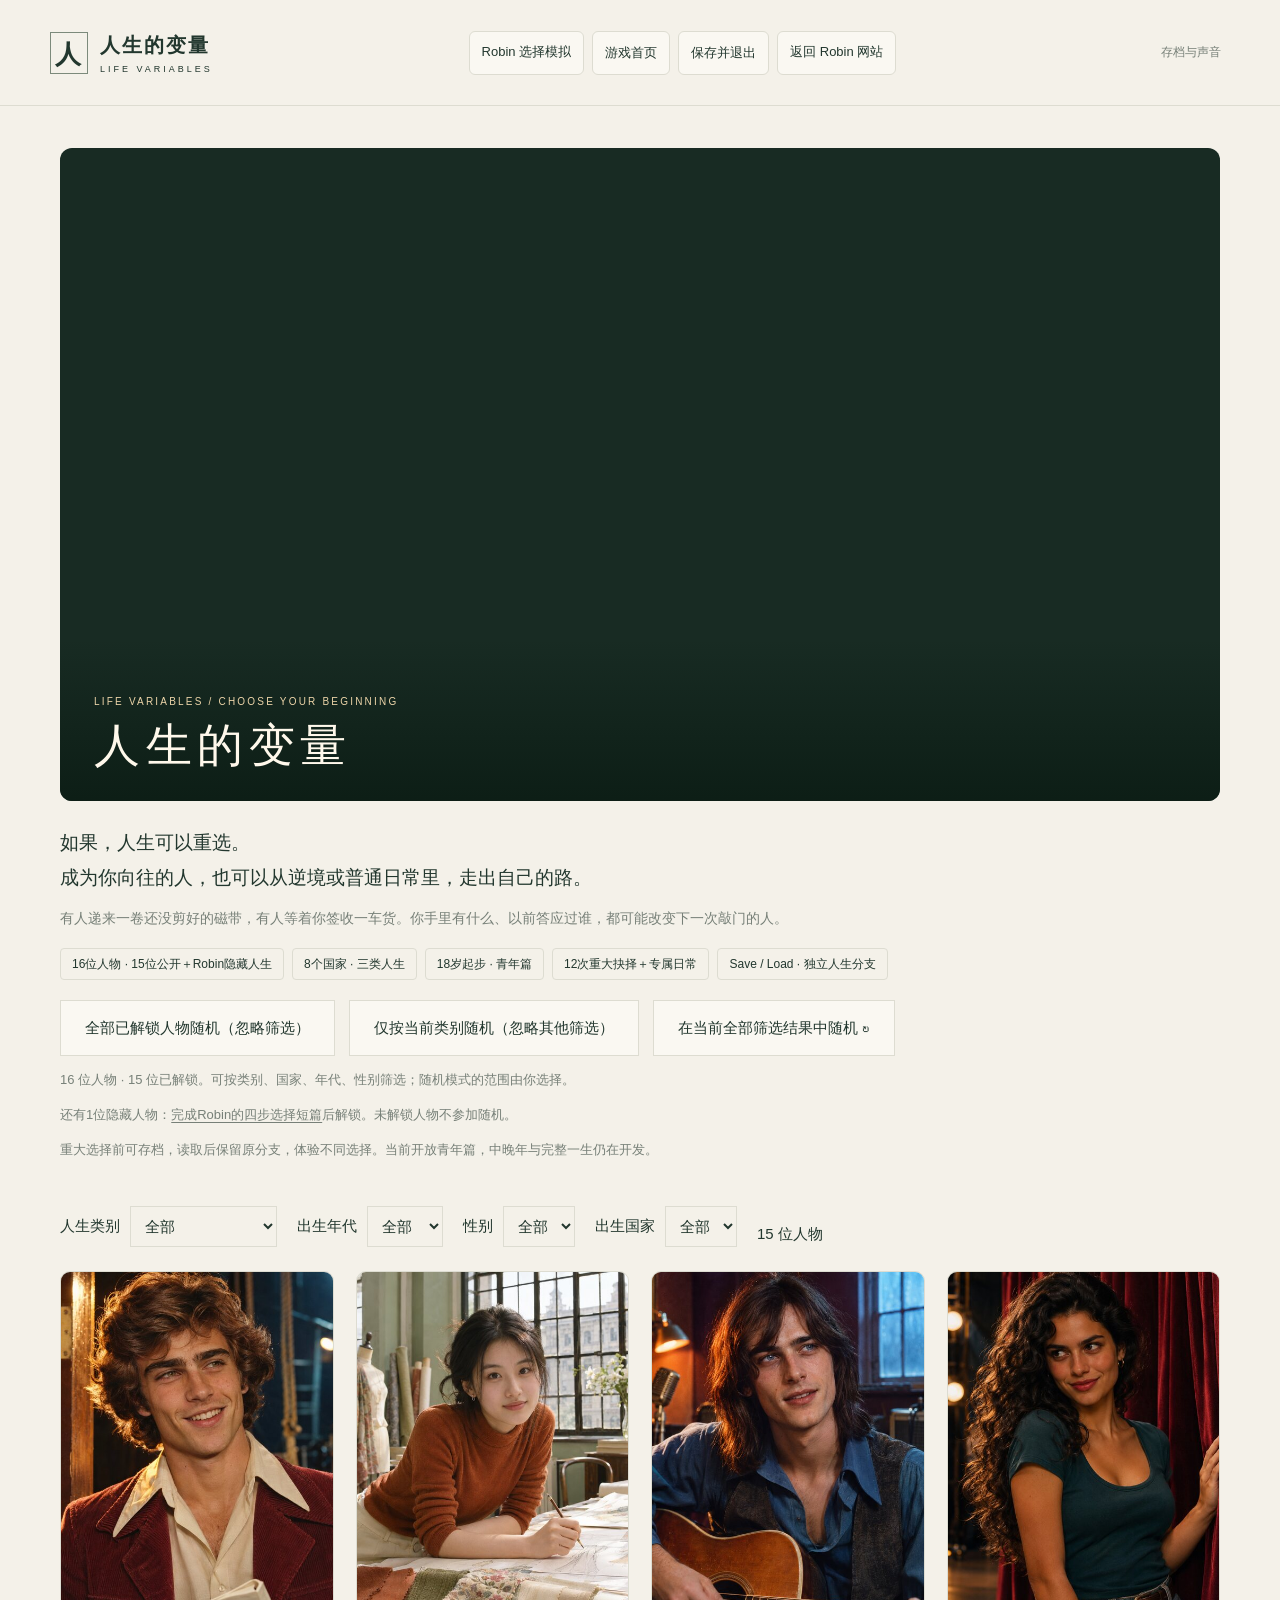
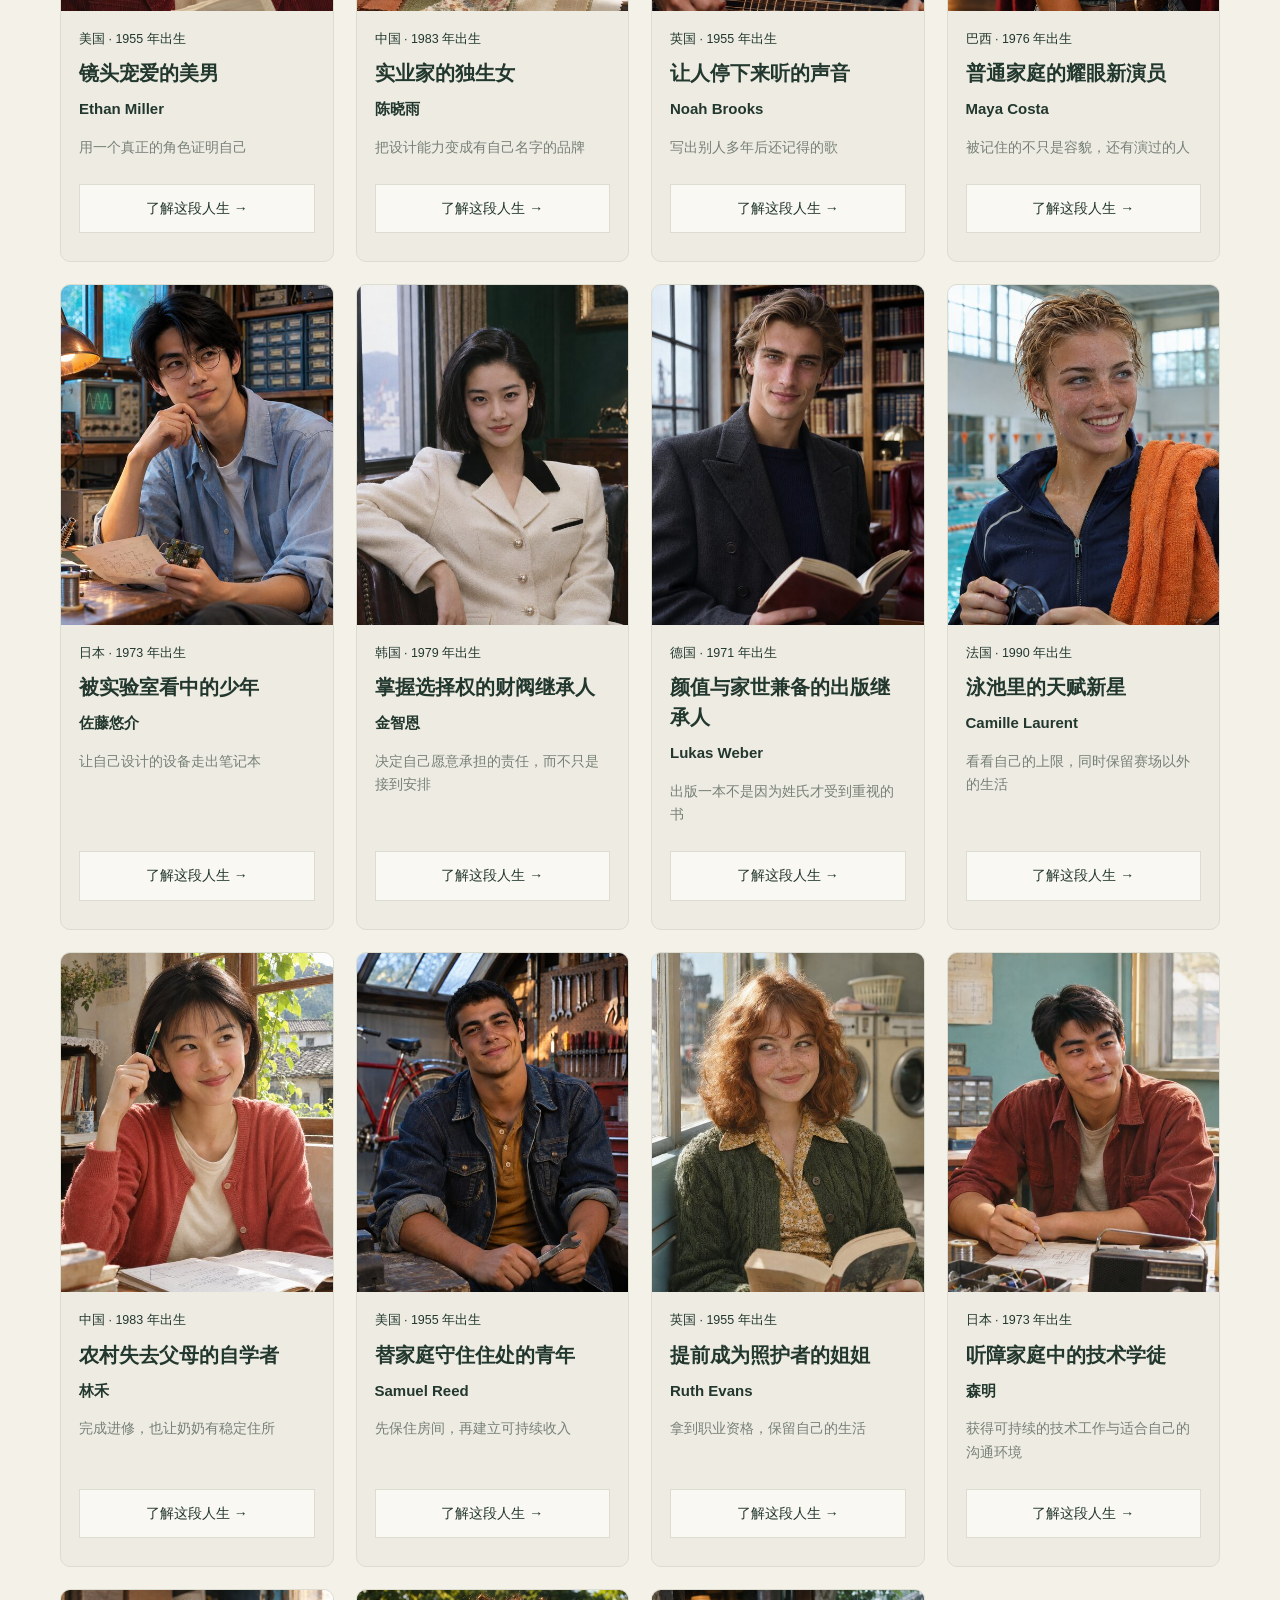
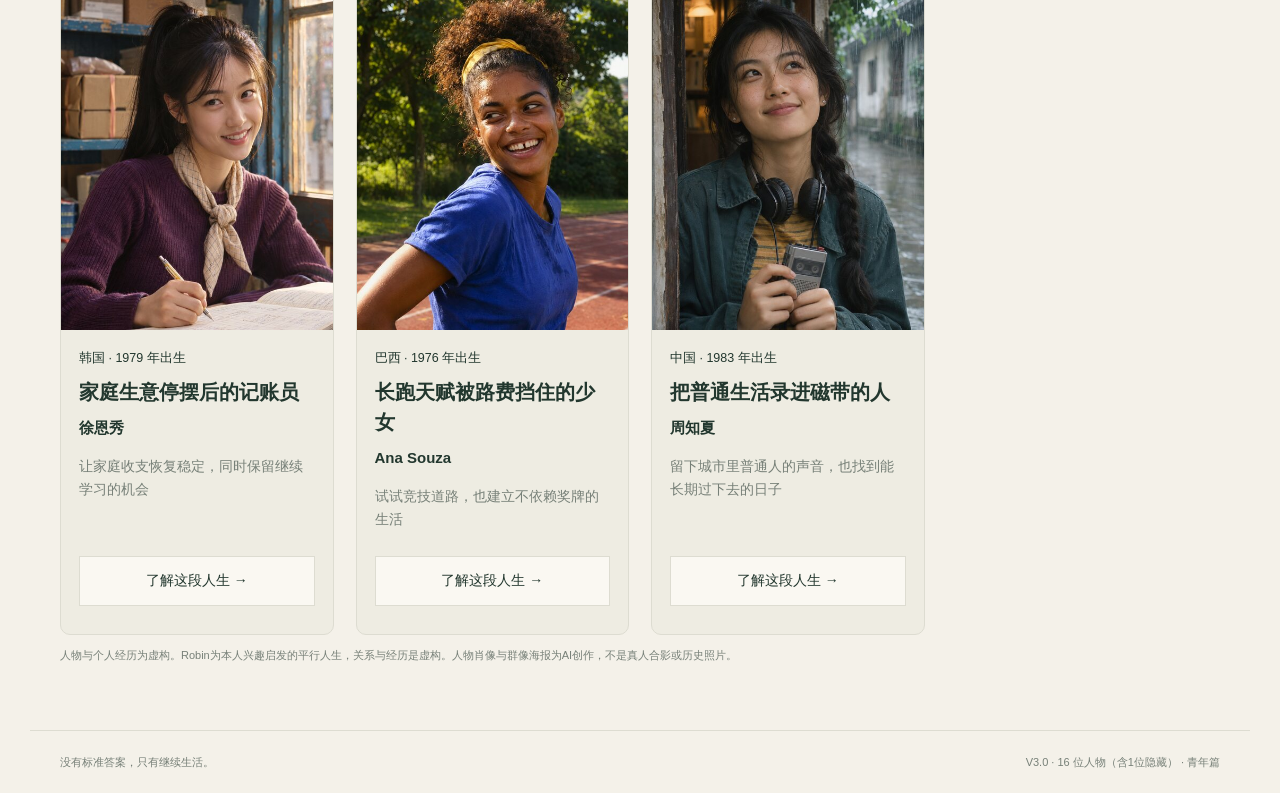
==== commit e2e1cad4: "Publish narrative youth chapter for all sixteen lives" ====
--- a/life/index.html
+++ b/life/index.html
@@ -1,10 +1,10 @@
 <!doctype html>
-<html lang="zh-CN"><head><meta charset="UTF-8"><meta name="viewport" content="width=device-width,initial-scale=1"><meta name="theme-color" content="#182721"><meta name="description" content="人生的变量：16位人物，15位公开与Robin隐藏人生。体验8个国家的优势、逆境和普通人生；18岁开始，12次重大抉择与专属日常，支持Save / Load和独立人生分支。当前开放青年篇。"><title>人生的变量 · Life Variables</title><link rel="stylesheet" href="style.css?v=20261127-cast16"><link rel="stylesheet" href="landing.css?v=20261127-poster"><meta property="og:title" content="人生的变量 · 16种起点，你来选择"><meta property="og:description" content="15位公开人物＋Robin隐藏人生，8个国家。走进专属剧情与日常，保存人生路口，尝试不同分支。当前开放青年篇。"><meta property="og:type" content="website"><meta property="og:url" content="https://robinshanghai.github.io/life/"><meta property="og:image" content="https://robinshanghai.github.io/life/assets/life-ensemble-v1.jpg"><meta property="og:image:alt" content="人生的变量五位角色群像海报"><meta property="og:image:width" content="1600"><meta property="og:image:height" content="900"></head>
+<html lang="zh-CN"><head><meta charset="UTF-8"><meta name="viewport" content="width=device-width,initial-scale=1"><meta name="theme-color" content="#182721"><meta name="description" content="人生的变量：16位人物，15位公开与Robin隐藏人生。体验8个国家的优势、逆境和普通人生；18岁开始，12次重大抉择与专属日常，支持Save / Load和独立人生分支。当前开放青年篇。"><title>人生的变量 · Life Variables</title><link rel="stylesheet" href="style.css?v=3-narrative"><link rel="stylesheet" href="landing.css?v=20261127-poster"><meta property="og:title" content="人生的变量 · 16种起点，你来选择"><meta property="og:description" content="15位公开人物＋Robin隐藏人生，8个国家。走进专属剧情与日常，保存人生路口，尝试不同分支。当前开放青年篇。"><meta property="og:type" content="website"><meta property="og:url" content="https://robinshanghai.github.io/life/"><meta property="og:image" content="https://robinshanghai.github.io/life/assets/life-ensemble-v2.jpg"><meta property="og:image:alt" content="人生的变量八位角色全明星阵容海报"><meta property="og:image:width" content="1600"><meta property="og:image:height" content="900"><link rel="stylesheet" href="stage-albums.css?v=20261128"></head>
 <body><header class="top"><a href="#" id="brand" class="brand"><span class="mark">人</span><span>人生的变量<small>LIFE VARIABLES</small></span></a><nav class="game-nav" aria-label="游戏导航"><a href="robin.html">Robin 选择模拟</a><button id="homeBtn">游戏首页</button><button id="exitBtn">保存并退出</button><a id="robinLink" href="../">返回 Robin 网站</a></nav><button class="quiet" id="menuBtn" aria-label="打开存档与声音设置">存档与声音</button></header>
-<main id="app"></main><footer><span>没有标准答案，只有继续生活。</span><span>V2.4 · 16 位人物（含1位隐藏） · 青年篇</span></footer>
-<dialog id="settings"><div class="dialog-head"><h2>留住这段人生</h2><button id="closeSettings" class="quiet" aria-label="关闭">✕</button></div><p>进度保存在当前浏览器。读取检查点会创建新分支；继续分支则接续该分支。换设备前请导出全部存档。</p><label for="saveName">存档名称</label><input id="saveName" maxlength="80" placeholder="例如：接受新工作之前"><button id="manualSave" class="wide">Save · 手动保存</button><fieldset class="sound-settings"><legend>声音设置</legend><label><input type="checkbox" id="soundEnabled"> 开启音效</label><label><input type="checkbox" id="ambientEnabled"> 开启场景环境声</label><label for="soundVolume">音量 <output id="soundVolumeValue" for="soundVolume">35%</output></label><input id="soundVolume" type="range" min="0" max="100" step="5" value="35"><button id="soundPreview" type="button" class="wide">试听提示音</button><p id="soundStatus" class="fine"></p></fieldset><div id="saveList"></div><button id="exportBtn" class="wide">导出存档 ↓</button><label class="file-button">导入存档 ↑<input type="file" id="importFile" accept=".json,application/json"></label><button id="fontBtn" class="wide">切换大字模式</button><button id="restartBtn" class="wide danger">相同起点重新开始（保留原分支）</button><p class="fine">人物为虚构，肖像由 AI 生成。经济、概率和事件采用简化游戏规则。本章肖像是人物 18 岁时的档案照。新人物出生于1955—1990年，历史出处在人物介绍中。个人经历与数值为虚构；2026年之后标为虚构未来。旧版 Ethan 存档仍可继续。</p></dialog>
-<div id="toast" role="status" aria-live="polite"></div><script src="engine.js?v=20261119-v24audio"></script><script src="characters.js?v=20261126-allportraits"></script><script src="adversity.js?v=20261126-allportraits"></script><script src="cast-additions.js?v=20261127-cast16"></script><script src="adversity-events.js?v=20261119-v24audio"></script><script src="probability.js?v=20261119-v24audio"></script><script src="story-expansion.js?v=20261119-v24audio"></script>
-<script src="personal-followups.js?v=20261126"></script><script src="dialogue-events.js?v=20261122-dialogue"></script><script src="relationship-events.js?v=20261121-relations"></script><script src="culture-events.js?v=20261120-culture"></script><script src="continued-dialogue.js?v=20261124-continued"></script><script src="cast-daily.js?v=20261124-continued"></script><script src="new-lives-stories.js?v=20261127-cast16"></script><script src="story-events.js?v=20261127-cast16"></script><script src="cast-depth.js?v=20261126"></script><script src="character-engine.js?v=20261127-cast16"></script><script src="story-engine.js?v=20261126"></script><script src="saves.js?v=20261119-v24audio"></script><script src="audio.js?v=20261120-culture"></script><script src="hidden-character.js?v=20261127-cast16"></script><script src="app.js?v=20261127-poster"></script></body></html>
+<main id="app"></main><footer><span>没有标准答案，只有继续生活。</span><span>V3.0 · 16 位人物（含1位隐藏） · 青年篇</span></footer>
+<dialog id="settings"><div class="dialog-head"><h2>留住这段人生</h2><button id="closeSettings" class="quiet" aria-label="关闭">✕</button></div><p>进度保存在当前浏览器。读取检查点会创建新分支；继续分支则接续该分支。换设备前请导出全部存档。</p><label for="saveName">存档名称</label><input id="saveName" maxlength="80" placeholder="例如：接受新工作之前"><button id="manualSave" class="wide">Save · 手动保存</button><fieldset class="sound-settings"><legend>声音设置</legend><label><input type="checkbox" id="soundEnabled"> 开启音效</label><label><input type="checkbox" id="ambientEnabled"> 开启场景环境声</label><label for="soundVolume">音量 <output id="soundVolumeValue" for="soundVolume">35%</output></label><input id="soundVolume" type="range" min="0" max="100" step="5" value="35"><button id="soundPreview" type="button" class="wide">试听提示音</button><p id="soundStatus" class="fine"></p></fieldset><div id="saveList"></div><button id="exportBtn" class="wide">导出存档 ↓</button><label class="file-button">导入存档 ↑<input type="file" id="importFile" accept=".json,application/json"></label><button id="fontBtn" class="wide">切换大字模式</button><button id="restartBtn" class="wide danger">相同起点重新开始（保留原分支）</button><p class="fine">人物为虚构，肖像由 AI 生成。时代事件附有史料，个人经历为虚构。本章肖像是人物 18 岁时的档案照。新人物出生于1955—1990年，历史出处在人物介绍中。个人经历与数值为虚构；2026年之后标为虚构未来。旧版 Ethan 存档仍可继续。</p></dialog>
+<div id="toast" role="status" aria-live="polite"></div><script src="engine.js?v=3-narrative"></script><script src="characters.js?v=3-narrative"></script><script src="adversity.js?v=3-narrative"></script><script src="cast-additions.js?v=3-narrative"></script><script src="adversity-events.js?v=3-narrative"></script><script src="probability.js?v=3-narrative"></script><script src="story-expansion.js?v=3-narrative"></script>
+<script src="personal-followups.js?v=3-narrative"></script><script src="dialogue-events.js?v=3-narrative"></script><script src="relationship-events.js?v=3-narrative"></script><script src="culture-events.js?v=3-narrative"></script><script src="continued-dialogue.js?v=3-narrative"></script><script src="cast-daily.js?v=3-narrative"></script><script src="new-lives-stories.js?v=3-narrative"></script><script src="story-events.js?v=3-narrative"></script><script src="cast-depth.js?v=3-narrative"></script><script src="opportunities.js?v=3-narrative"></script><script src="era-crossroads.js?v=3-narrative"></script><script src="character-engine.js?v=3-narrative"></script><script src="story-engine.js?v=3-narrative"></script><script src="saves.js?v=3-narrative"></script><script src="audio.js?v=3-narrative"></script><script src="hidden-character.js?v=3-narrative"></script><script src="stage-albums.js?v=3-narrative"></script><script src="scene-art.js?v=3-narrative"></script><script src="app.js?v=3-narrative"></script></body></html>
 
 
 
--- a/life/style.css
+++ b/life/style.css
@@ -20,3 +20,24 @@
 
 /* Robin identity card: no invented photograph presented as the real user. */
 .robin-identity{background:linear-gradient(145deg,#182721,#3a5148);color:#f0dfb5;min-width:0}.robin-identity strong{font:76px/1.1 Georgia,serif}.robin-identity span{letter-spacing:.08em}
+
+/* A still from the scene, with a solid reading surface for long titles. */
+.scene-heading{position:relative;isolation:isolate;overflow:hidden;margin:12px 0 20px;border-radius:8px;background:#1c302d;min-height:128px;display:flex;align-items:flex-end}
+.scene-heading img{position:absolute;right:0;top:0;height:100%;width:63%;object-fit:cover;z-index:-2}
+.scene-heading::before{content:"";position:absolute;inset:0;z-index:-1;background:linear-gradient(90deg,#1c302d 30%,rgba(28,48,45,.90) 44%,rgba(28,48,45,.12) 90%)}
+.scene-heading h1{max-width:70%;margin:0;padding:24px;color:#fffaf0;font-size:clamp(22px,3.3vw,35px);line-height:1.35;text-wrap:balance}
+.choices .choice{border-radius:8px}
+.choice-media{width:78px;height:58px;flex-basis:78px;border-radius:5px;background:#e8e9dd;color:#365747;box-shadow:inset 0 0 0 1px #d4d9cd}
+.choice-media svg{width:26px;height:26px}
+@media(max-width:600px){
+ .scene-heading{min-height:104px}
+ .scene-heading h1{max-width:72%;padding:15px}
+ .choice-media{width:54px;height:45px;flex-basis:54px}
+ .choices .choice{padding:13px 10px;gap:8px}
+}
+.choice .letter svg{display:block;width:19px;height:19px;color:#746042}
+
+.scene-tools{display:flex;align-items:center;justify-content:space-between;gap:1rem;margin-top:1.3rem}
+.scene-tools a,.scene-tools button{font-size:.9rem;color:var(--green);min-height:44px;padding:.6rem 0}
+.story .choice{font-size:1rem;min-height:52px}
+@media(max-width:760px){.game .profile{display:flex;align-items:center}.game .profile-photo{width:70px;height:82px;min-width:70px}.game .profile-photo .photo-label{display:none}.game .profile-body{padding:0 14px}.game .profile-body p{margin:.2rem 0}.game .profile-photo .robin-identity{min-height:82px;height:82px}.game .profile-photo .robin-identity strong{font-size:28px}.game .profile-photo .robin-identity span{display:none}}
--- a/life/stage-albums.css
+++ b/life/stage-albums.css
@@ -0,0 +1,11 @@
+.stage-album { margin: 1.5rem 0; border-block: 1px solid var(--line); }
+.stage-album summary { padding: 1rem .25rem; cursor: pointer; font-size: 1.1rem; font-weight: 600; }
+.stage-album summary:focus-visible { outline: 2px solid var(--gold); }
+.stage-album p { margin: 0 0 1rem; }
+.stage-photos { display: grid; grid-template-columns: repeat(3, minmax(0, 1fr)); gap: 1rem; padding-bottom: 1rem; }
+.stage-photos figure { margin: 0; }
+.stage-photos img { display: block; width: 100%; height: auto; border-radius: .4rem; }
+.stage-photos figcaption { margin-top: .3rem; font-size: .9rem; }
+@media (max-width: 650px) {
+  .stage-photos { grid-template-columns: repeat(2, minmax(0, 1fr)); gap: .75rem; }
+}
